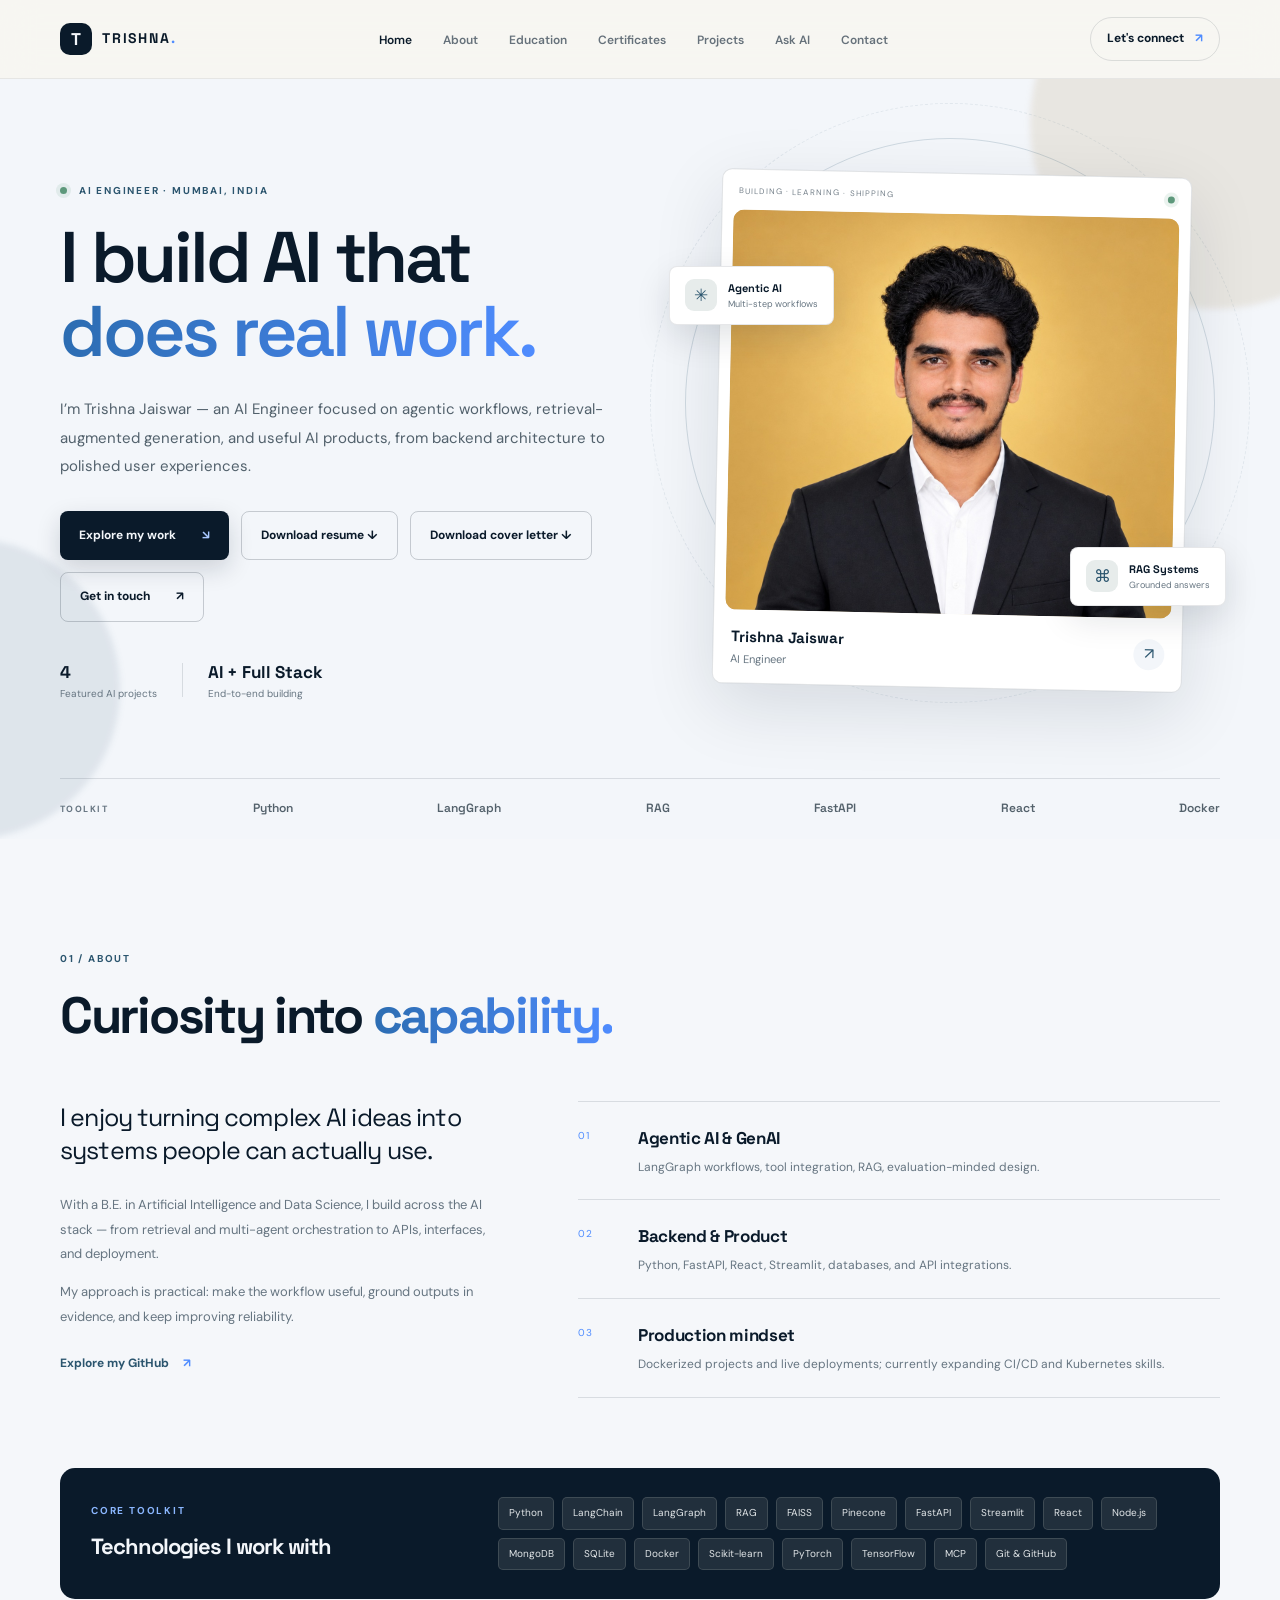
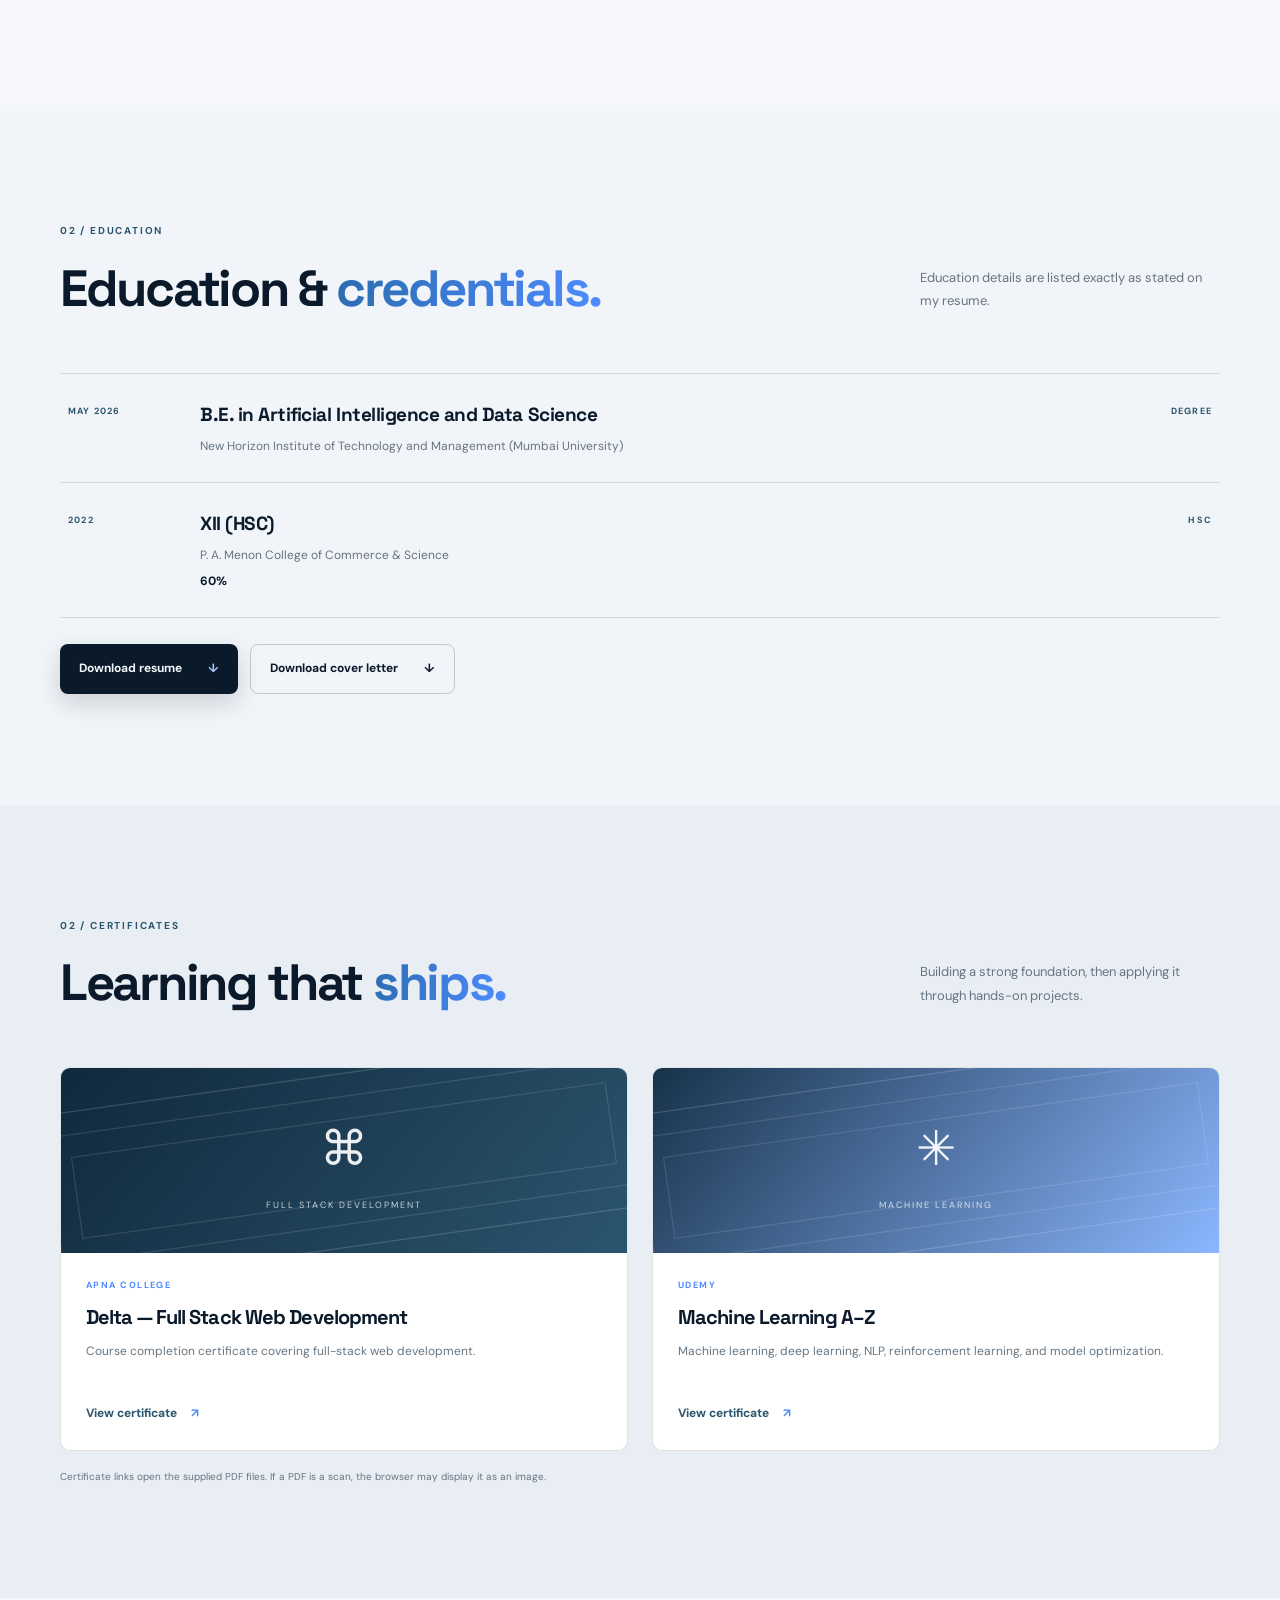
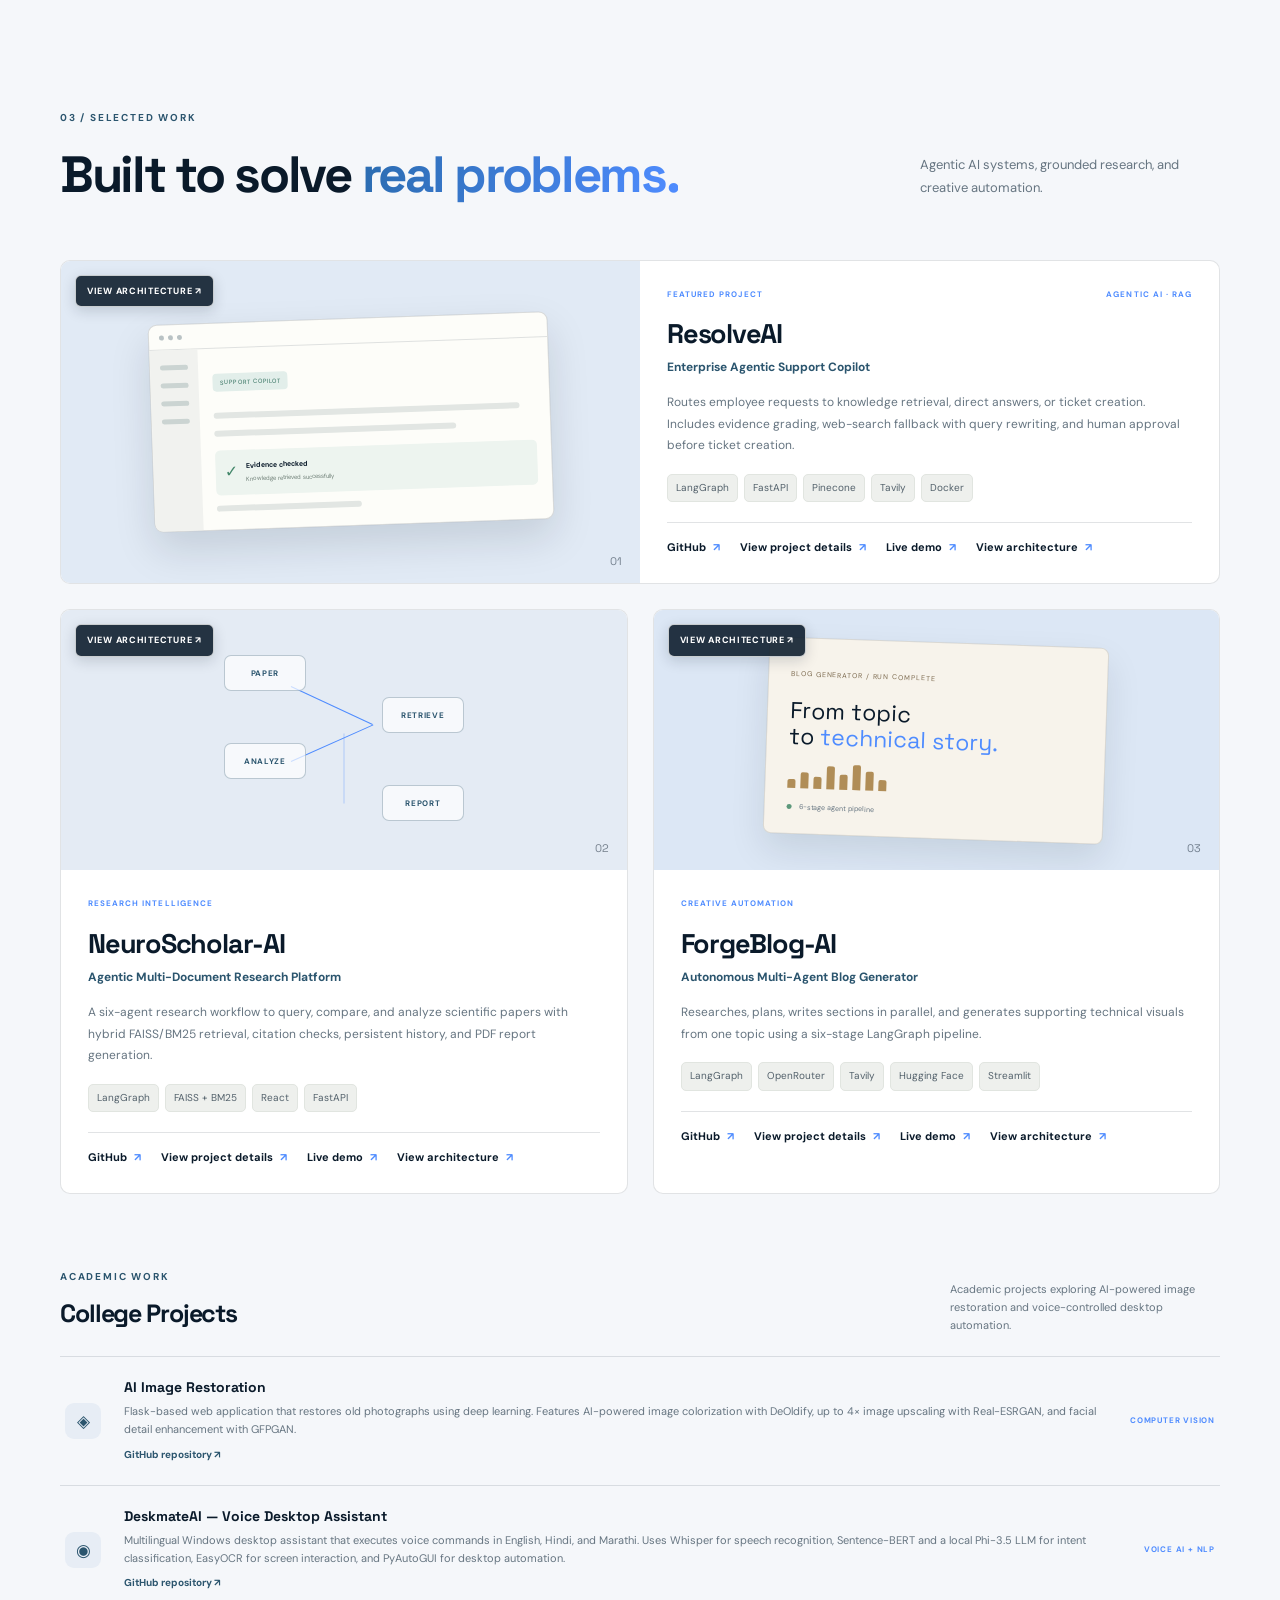
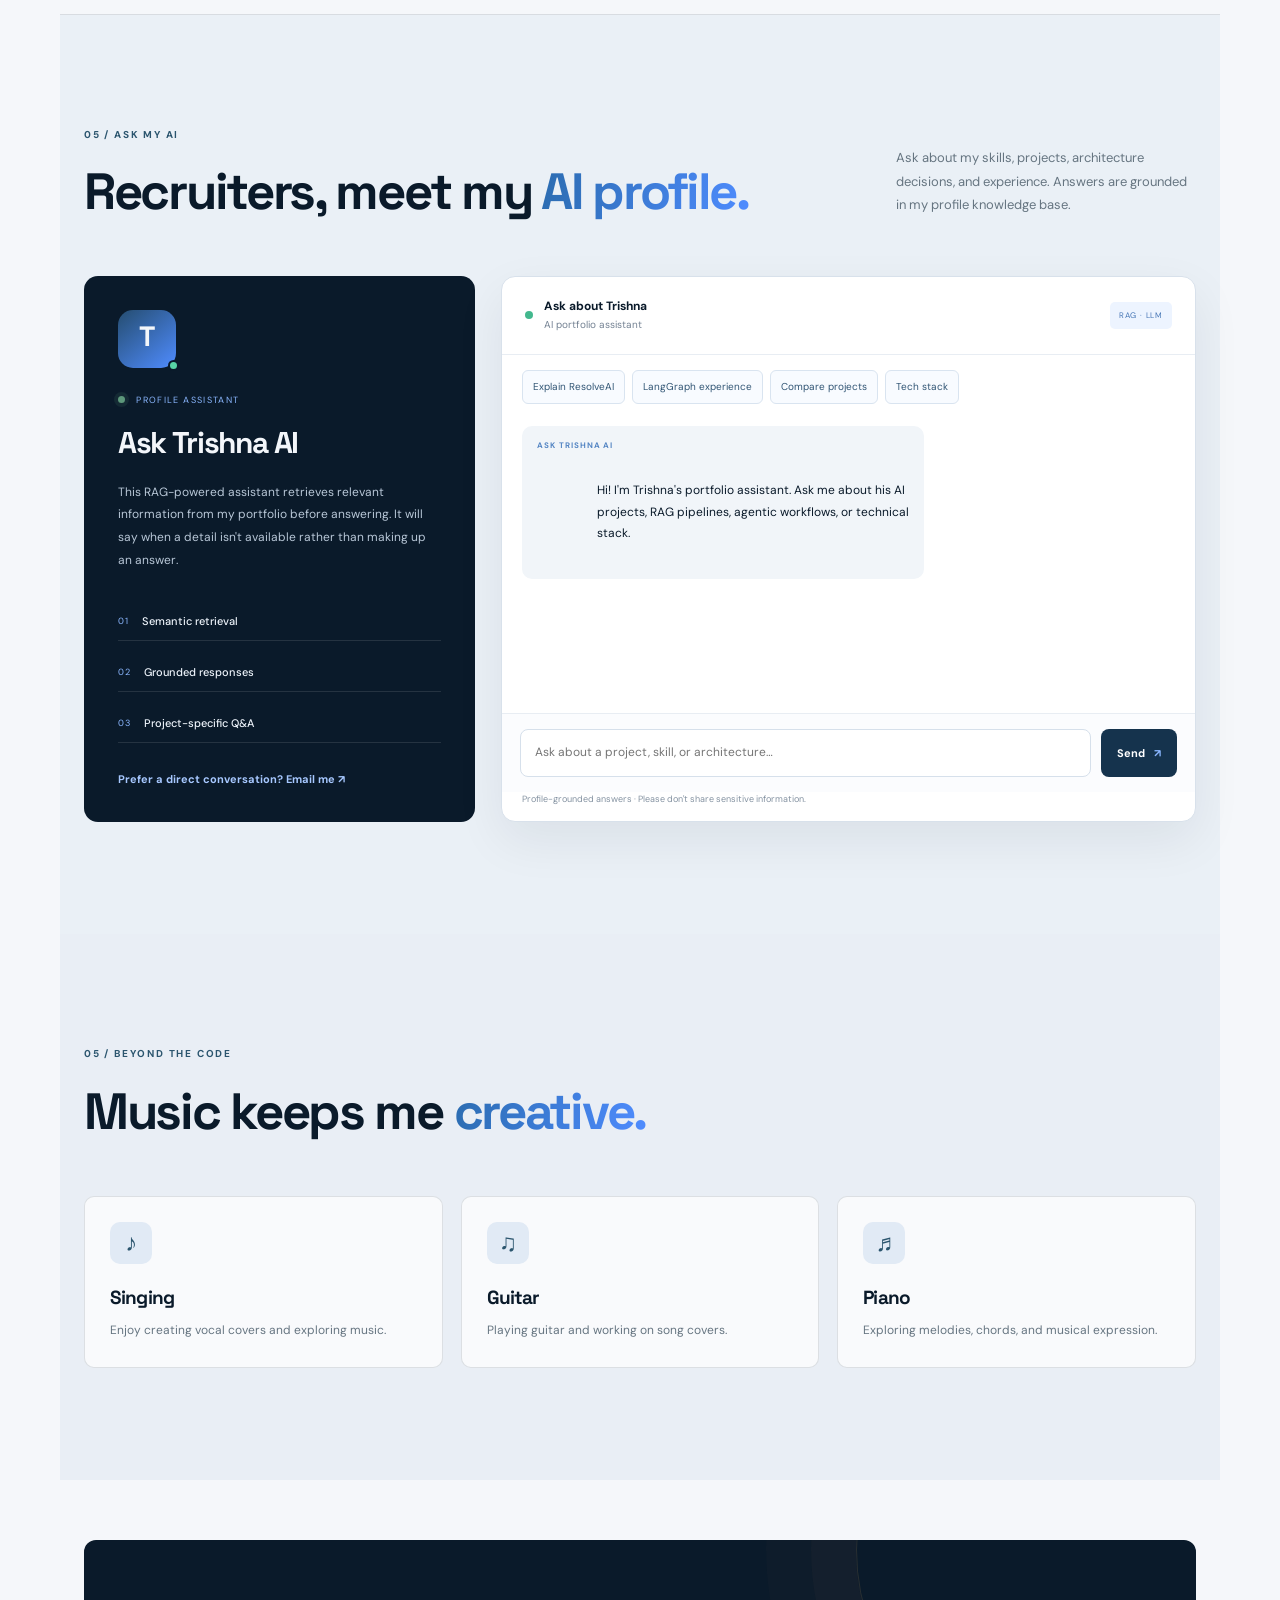
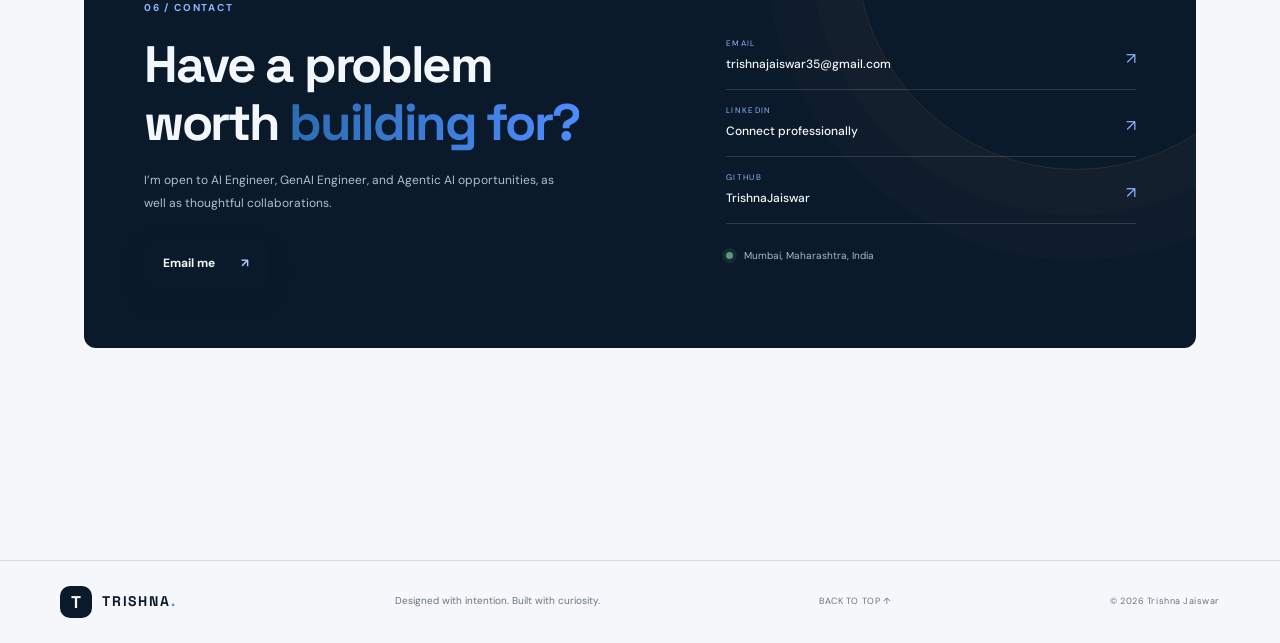
==== index.html @ 9fa9a1e8 "Add clean AI engineering portfolio" ====
<!doctype html>
<html lang="en">
  <head>
    <meta charset="UTF-8" />
    <meta name="viewport" content="width=device-width, initial-scale=1.0" />
    <meta
      name="description"
      content="Trishna Jaiswar — AI Engineer building agentic AI, RAG systems, and full-stack applications."
    />
    <title>Trishna Jaiswar | AI Engineer</title>
    <link rel="preconnect" href="https://fonts.googleapis.com" />
    <link rel="preconnect" href="https://fonts.gstatic.com" crossorigin />
    <link
      href="https://fonts.googleapis.com/css2?family=DM+Sans:wght@400;500;600;700&family=Space+Grotesk:wght@400;500;600;700&display=swap"
      rel="stylesheet"
    />
    <link rel="stylesheet" href="style.css" />
  </head>
  <body>
    <header class="site-header">
      <nav class="nav container" aria-label="Main navigation">
        <a class="brand" href="#home" aria-label="Trishna Jaiswar home"
          ><span class="brand-mark">T</span
          ><span>TRISHNA<span class="brand-dot">.</span></span></a
        >
        <button
          class="menu-toggle"
          id="menuToggle"
          aria-label="Toggle navigation"
          aria-expanded="false"
        >
          <span></span><span></span><span></span>
        </button>
        <ul class="nav-links" id="navLinks">
          <li><a class="nav-link active" href="#home">Home</a></li>
          <li><a class="nav-link" href="#about">About</a></li>
          <li><a class="nav-link" href="#education">Education</a></li>
          <li><a class="nav-link" href="#certificates">Certificates</a></li>
          <li><a class="nav-link" href="#projects">Projects</a></li>
          <li><a class="nav-link" href="#ask-trishna">Ask AI</a></li>
          <li><a class="nav-link" href="#contact">Contact</a></li>
        </ul>
        <a class="nav-cta" href="#contact">Let's connect <span>↗</span></a>
      </nav>
    </header>

    <main>
      <section class="hero section" id="home">
        <div class="hero-glow glow-one"></div>
        <div class="hero-glow glow-two"></div>
        <div class="container hero-grid">
          <div class="hero-copy reveal">
            <p class="eyebrow">
              <span class="status-dot"></span> AI ENGINEER · MUMBAI, INDIA
            </p>
            <h1>
              I build AI that<br /><span class="gradient-text"
                >does real work.</span
              >
            </h1>
            <p class="hero-description">
              I’m Trishna Jaiswar — an AI Engineer focused on agentic workflows,
              retrieval-augmented generation, and useful AI products, from
              backend architecture to polished user experiences.
            </p>
            <div class="hero-actions">
              <a class="button button-primary" href="#projects"
                >Explore my work <span>↘</span></a
              >
              <a
                class="button button-ghost"
                href="assets/Trishna-Jaiswar-Resume.pdf"
                download
                >Download resume ↓</a
              >
              <a
                class="button button-ghost"
                href="assets/Trishna-Jaiswar-Cover-Letter.pdf"
                download
                >Download cover letter ↓</a
              >
              <a class="button button-ghost" href="#contact"
                >Get in touch <span>↗</span></a
              >
            </div>
            <div class="hero-proof">
              <div><strong>4</strong><span>Featured AI projects</span></div>
              <i></i>
              <div>
                <strong>AI + Full Stack</strong><span>End-to-end building</span>
              </div>
            </div>
          </div>
          <div class="hero-visual reveal">
            <div class="portrait-frame">
              <div class="portrait-topline">
                <span>BUILDING · LEARNING · SHIPPING</span
                ><span class="live-dot"></span>
              </div>
              <img
                src="assets/profile.jpg"
                alt="Professional portrait of Trishna Jaiswar"
                class="portrait"
              />
              <div class="portrait-caption">
                <div>
                  <strong>Trishna Jaiswar</strong><span>AI Engineer</span>
                </div>
                <span class="portrait-arrow">↗</span>
              </div>
            </div>
            <div class="floating-card card-agent">
              <span class="float-icon">✳</span>
              <div>
                <strong>Agentic AI</strong><small>Multi-step workflows</small>
              </div>
            </div>
            <div class="floating-card card-rag">
              <span class="float-icon">⌘</span>
              <div>
                <strong>RAG Systems</strong><small>Grounded answers</small>
              </div>
            </div>
            <div class="orbit orbit-one"></div>
            <div class="orbit orbit-two"></div>
          </div>
        </div>
        <div class="container tech-strip">
          <span>TOOLKIT</span>
          <div>Python</div>
          <div>LangGraph</div>
          <div>RAG</div>
          <div>FastAPI</div>
          <div>React</div>
          <div>Docker</div>
        </div>
      </section>

      <section class="section about-section" id="about">
        <div class="container">
          <div class="section-heading reveal">
            <p class="eyebrow">01 / ABOUT</p>
            <h2>
              Curiosity into <span class="gradient-text">capability.</span>
            </h2>
          </div>
          <div class="about-grid">
            <div class="about-intro reveal">
              <p class="large-copy">
                I enjoy turning complex AI ideas into systems people can
                actually use.
              </p>
              <p>
                With a B.E. in Artificial Intelligence and Data Science, I build
                across the AI stack — from retrieval and multi-agent
                orchestration to APIs, interfaces, and deployment.
              </p>
              <p>
                My approach is practical: make the workflow useful, ground
                outputs in evidence, and keep improving reliability.
              </p>
              <a
                class="text-link"
                href="https://github.com/TrishnaJaiswar"
                target="_blank"
                rel="noreferrer"
                >Explore my GitHub <span>↗</span></a
              >
            </div>
            <div class="about-details reveal">
              <div class="detail-card">
                <span class="detail-number">01</span>
                <div>
                  <h3>Agentic AI & GenAI</h3>
                  <p>
                    LangGraph workflows, tool integration, RAG,
                    evaluation-minded design.
                  </p>
                </div>
              </div>
              <div class="detail-card">
                <span class="detail-number">02</span>
                <div>
                  <h3>Backend & Product</h3>
                  <p>
                    Python, FastAPI, React, Streamlit, databases, and API
                    integrations.
                  </p>
                </div>
              </div>
              <div class="detail-card">
                <span class="detail-number">03</span>
                <div>
                  <h3>Production mindset</h3>
                  <p>
                    Dockerized projects and live deployments; currently
                    expanding CI/CD and Kubernetes skills.
                  </p>
                </div>
              </div>
            </div>
          </div>
          <div class="skills-panel reveal">
            <div>
              <p class="eyebrow">CORE TOOLKIT</p>
              <h3>Technologies I work with</h3>
            </div>
            <div class="skill-tags">
              <span>Python</span><span>LangChain</span><span>LangGraph</span
              ><span>RAG</span><span>FAISS</span><span>Pinecone</span
              ><span>FastAPI</span><span>Streamlit</span><span>React</span
              ><span>Node.js</span><span>MongoDB</span><span>SQLite</span
              ><span>Docker</span><span>Scikit-learn</span><span>PyTorch</span
              ><span>TensorFlow</span><span>MCP</span><span>Git & GitHub</span>
            </div>
          </div>
        </div>
      </section>

      <section class="section education-section" id="education">
        <div class="container">
          <div class="section-heading split-heading reveal">
            <div>
              <p class="eyebrow">02 / EDUCATION</p>
              <h2>
                Education & <span class="gradient-text">credentials.</span>
              </h2>
            </div>
            <p class="heading-note">
              Education details are listed exactly as stated on my resume.
            </p>
          </div>
          <div class="education-list reveal">
            <article class="education-item">
              <span class="education-year">MAY 2026</span>
              <div>
                <h3>B.E. in Artificial Intelligence and Data Science</h3>
                <p>
                  New Horizon Institute of Technology and Management (Mumbai
                  University)
                </p>
              </div>
              <span class="education-type">DEGREE</span>
            </article>
            <article class="education-item">
              <span class="education-year">2022</span>
              <div>
                <h3>XII (HSC)</h3>
                <p>P. A. Menon College of Commerce & Science</p>
                <p class="education-score">60%</p>
              </div>
              <span class="education-type">HSC</span>
            </article>
          </div>
          <div class="resume-downloads reveal">
            <a
              class="button button-primary"
              href="assets/Trishna-Jaiswar-Resume.pdf"
              download
              >Download resume <span>↓</span></a
            ><a
              class="button button-ghost"
              href="assets/Trishna-Jaiswar-Cover-Letter.pdf"
              download
              >Download cover letter <span>↓</span></a
            >
          </div>
        </div>
      </section>

      <section class="section certificates-section" id="certificates">
        <div class="container">
          <div class="section-heading split-heading reveal">
            <div>
              <p class="eyebrow">02 / CERTIFICATES</p>
              <h2>Learning that <span class="gradient-text">ships.</span></h2>
            </div>
            <p class="heading-note">
              Building a strong foundation, then applying it through hands-on
              projects.
            </p>
          </div>
          <div class="certificate-grid">
            <article class="certificate-card reveal">
              <div class="certificate-art art-blue">
                <span class="certificate-symbol">⌘</span
                ><span class="art-label">FULL STACK DEVELOPMENT</span>
                <div class="art-lines"></div>
              </div>
              <div class="certificate-content">
                <p class="card-kicker">APNA COLLEGE</p>
                <h3>Delta — Full Stack Web Development</h3>
                <p>
                  Course completion certificate covering full-stack web
                  development.
                </p>
                <a
                  class="text-link"
                  href="assets/full-stack-web-development.pdf"
                  target="_blank"
                  >View certificate <span>↗</span></a
                >
              </div>
            </article>
            <article class="certificate-card reveal">
              <div class="certificate-art art-gold">
                <span class="certificate-symbol">✳</span
                ><span class="art-label">MACHINE LEARNING</span>
                <div class="art-lines"></div>
              </div>
              <div class="certificate-content">
                <p class="card-kicker">UDEMY</p>
                <h3>Machine Learning A–Z</h3>
                <p>
                  Machine learning, deep learning, NLP, reinforcement learning,
                  and model optimization.
                </p>
                <a
                  class="text-link"
                  href="assets/machine-learning-a-z.pdf"
                  target="_blank"
                  >View certificate <span>↗</span></a
                >
              </div>
            </article>
          </div>
          <p class="small-note">
            Certificate links open the supplied PDF files. If a PDF is a scan,
            the browser may display it as an image.
          </p>
        </div>
      </section>

      <section class="section projects-section" id="projects">
        <div class="container">
          <div class="section-heading split-heading reveal">
            <div>
              <p class="eyebrow">03 / SELECTED WORK</p>
              <h2>
                Built to solve <span class="gradient-text">real problems.</span>
              </h2>
            </div>
            <p class="heading-note">
              Agentic AI systems, grounded research, and creative automation.
            </p>
          </div>
          <div class="projects-grid">
            <article class="project-card project-featured reveal">
              <div class="project-art art-resolve">
                <a
                  class="architecture-preview"
                  href="assets/resolveai-architecture.png"
                  target="_blank"
                  rel="noreferrer"
                  aria-label="View ResolveAI architecture diagram"
                  >VIEW ARCHITECTURE ↗</a
                >
                <div class="mini-window">
                  <div class="window-dots"><i></i><i></i><i></i></div>
                  <div class="mini-layout">
                    <div class="mini-sidebar"><b></b><b></b><b></b><b></b></div>
                    <div class="mini-content">
                      <span class="mini-pill">SUPPORT COPILOT</span>
                      <div class="mini-line wide"></div>
                      <div class="mini-line"></div>
                      <div class="mini-answer">
                        <span>✓</span>
                        <div>
                          <b>Evidence checked</b
                          ><small>Knowledge retrieved successfully</small>
                        </div>
                      </div>
                      <div class="mini-line short"></div>
                    </div>
                  </div>
                </div>
                <span class="project-index">01</span>
              </div>
              <div class="project-body">
                <div class="project-meta">
                  <span>FEATURED PROJECT</span><span>AGENTIC AI · RAG</span>
                </div>
                <h3>ResolveAI</h3>
                <p>Enterprise Agentic Support Copilot</p>
                <p class="project-description">
                  Routes employee requests to knowledge retrieval, direct
                  answers, or ticket creation. Includes evidence grading,
                  web-search fallback with query rewriting, and human approval
                  before ticket creation.
                </p>
                <div class="project-tags">
                  <span>LangGraph</span><span>FastAPI</span><span>Pinecone</span
                  ><span>Tavily</span><span>Docker</span>
                </div>
                <div class="project-links">
                  <a
                    href="https://github.com/TrishnaJaiswar/resolveai-enterprise-support-copilot-"
                    target="_blank"
                    rel="noreferrer"
                    >GitHub <span>↗</span></a
                  ><a href="resolveai.html"
                    >View project details <span>↗</span></a
                  ><a
                    href="https://resolveai-enterprise-support-copilot.trishnajaiswar35.workers.dev"
                    target="_blank"
                    rel="noreferrer"
                    >Live demo <span>↗</span></a
                  ><a
                    href="assets/resolveai-architecture.png"
                    target="_blank"
                    rel="noreferrer"
                    >View architecture <span>↗</span></a
                  >
                </div>
              </div>
            </article>
            <article class="project-card reveal">
              <div class="project-art art-neuro">
                <a
                  class="architecture-preview"
                  href="assets/neuroscholar-architecture.png"
                  target="_blank"
                  rel="noreferrer"
                  aria-label="View NeuroScholar AI architecture diagram"
                  >VIEW ARCHITECTURE ↗</a
                >
                <div class="neuro-graphic">
                  <span class="node n1">PAPER</span
                  ><span class="node n2">RETRIEVE</span
                  ><span class="node n3">ANALYZE</span
                  ><span class="node n4">REPORT</span
                  ><i class="connector c1"></i><i class="connector c2"></i
                  ><i class="connector c3"></i>
                </div>
                <span class="project-index">02</span>
              </div>
              <div class="project-body">
                <div class="project-meta">
                  <span>RESEARCH INTELLIGENCE</span>
                </div>
                <h3>NeuroScholar-AI</h3>
                <p>Agentic Multi-Document Research Platform</p>
                <p class="project-description">
                  A six-agent research workflow to query, compare, and analyze
                  scientific papers with hybrid FAISS/BM25 retrieval, citation
                  checks, persistent history, and PDF report generation.
                </p>
                <div class="project-tags">
                  <span>LangGraph</span><span>FAISS + BM25</span
                  ><span>React</span><span>FastAPI</span>
                </div>
                <div class="project-links">
                  <a
                    href="https://github.com/TrishnaJaiswar/NeuroScholar-AI"
                    target="_blank"
                    rel="noreferrer"
                    >GitHub <span>↗</span></a
                  ><a href="neuroscholar.html"
                    >View project details <span>↗</span></a
                  ><a
                    href="https://scholarly.trishnajaiswar35.workers.dev/"
                    target="_blank"
                    rel="noreferrer"
                    >Live demo <span>↗</span></a
                  ><a
                    href="assets/neuroscholar-architecture.png"
                    target="_blank"
                    rel="noreferrer"
                    >View architecture <span>↗</span></a
                  >
                </div>
              </div>
            </article>
            <article class="project-card reveal">
              <div class="project-art art-forge">
                <a
                  class="architecture-preview"
                  href="assets/forgeblog-architecture.png"
                  target="_blank"
                  rel="noreferrer"
                  aria-label="View ForgeBlog AI architecture diagram"
                  >VIEW ARCHITECTURE ↗</a
                >
                <div class="forge-window">
                  <span class="forge-label">BLOG GENERATOR / RUN COMPLETE</span>
                  <div class="forge-title">
                    From topic<br />to <em>technical story.</em>
                  </div>
                  <div class="forge-bars">
                    <i></i><i></i><i></i><i></i><i></i><i></i><i></i><i></i>
                  </div>
                  <div class="forge-status">
                    <span></span> 6-stage agent pipeline
                  </div>
                </div>
                <span class="project-index">03</span>
              </div>
              <div class="project-body">
                <div class="project-meta"><span>CREATIVE AUTOMATION</span></div>
                <h3>ForgeBlog-AI</h3>
                <p>Autonomous Multi-Agent Blog Generator</p>
                <p class="project-description">
                  Researches, plans, writes sections in parallel, and generates
                  supporting technical visuals from one topic using a six-stage
                  LangGraph pipeline.
                </p>
                <div class="project-tags">
                  <span>LangGraph</span><span>OpenRouter</span
                  ><span>Tavily</span><span>Hugging Face</span
                  ><span>Streamlit</span>
                </div>
                <div class="project-links">
                  <a
                    href="https://github.com/TrishnaJaiswar/ForgeBlog-AI"
                    target="_blank"
                    rel="noreferrer"
                    >GitHub <span>↗</span></a
                  ><a href="forgeblog.html"
                    >View project details <span>↗</span></a
                  ><a
                    href="https://forgeblog-ai.onrender.com"
                    target="_blank"
                    rel="noreferrer"
                    >Live demo <span>↗</span></a
                  ><a
                    href="assets/forgeblog-architecture.png"
                    target="_blank"
                    rel="noreferrer"
                    >View architecture <span>↗</span></a
                  >
                </div>
              </div>
            </article>
          </div>
          <div class="other-projects reveal">
            <div class="other-heading">
              <div>
                <p class="eyebrow">ACADEMIC WORK</p>
                <h3>College Projects</h3>
              </div>
              <p>
                Academic projects exploring AI-powered image restoration and
                voice-controlled desktop automation.
              </p>
            </div>

            <div class="other-grid">
  <article class="other-item">
    <span class="other-icon">◈</span>
    <div>
      <h4>AI Image Restoration</h4>
      <p>
        Flask-based web application that restores old photographs using deep learning. Features AI-powered image colorization with DeOldify, up to 4× image upscaling with Real-ESRGAN, and facial detail enhancement with GFPGAN.
      </p>
      <a
        class="text-link"
        href="https://github.com/TrishnaJaiswar/College-Projects/tree/main/Image-Restoration/image-restoration-new"
        target="_blank"
        rel="noreferrer"
      >GitHub repository ↗</a>
    </div>
    <span class="other-status">COMPUTER VISION</span>
  </article>

  <article class="other-item">
    <span class="other-icon">◉</span>
    <div>
      <h4>DeskmateAI — Voice Desktop Assistant</h4>
      <p>
        Multilingual Windows desktop assistant that executes voice commands in English, Hindi, and Marathi. Uses Whisper for speech recognition, Sentence-BERT and a local Phi-3.5 LLM for intent classification, EasyOCR for screen interaction, and PyAutoGUI for desktop automation.
      </p>
      <a
        class="text-link"
        href="https://github.com/TrishnaJaiswar/College-Projects/tree/main/Deskmate-AI/DeskmateAI"
        target="_blank"
        rel="noreferrer"
      >GitHub repository ↗</a>
    </div>
    <span class="other-status">VOICE AI + NLP</span>
  </article>
</div>

      <section class="section recruiter-chat-section" id="ask-trishna">
        <div class="container">
          <div class="section-heading split-heading reveal">
            <div>
              <p class="eyebrow">05 / ASK MY AI</p>
              <h2>
                Recruiters, meet my
                <span class="gradient-text">AI profile.</span>
              </h2>
            </div>
            <p class="heading-note">
              Ask about my skills, projects, architecture decisions, and
              experience. Answers are grounded in my profile knowledge base.
            </p>
          </div>
          <div class="portfolio-chat-layout reveal">
            <aside class="chat-intro-panel">
              <div class="chat-avatar">
                T<span class="chat-online-dot"></span>
              </div>
              <p class="chat-status">
                <span class="status-dot"></span> PROFILE ASSISTANT
              </p>
              <h3>Ask Trishna AI</h3>
              <p>
                This RAG-powered assistant retrieves relevant information from
                my portfolio before answering. It will say when a detail isn't
                available rather than making up an answer.
              </p>
              <div class="chat-capabilities">
                <span>01 <b>Semantic retrieval</b></span
                ><span>02 <b>Grounded responses</b></span
                ><span>03 <b>Project-specific Q&amp;A</b></span>
              </div>
              <a class="text-link" href="mailto:trishnajaiswar35@gmail.com"
                >Prefer a direct conversation? Email me ↗</a
              >
            </aside>
            <div class="portfolio-chat-widget">
              <div class="portfolio-chat-header">
                <div>
                  <span class="chat-header-dot"></span
                  ><strong>Ask about Trishna</strong
                  ><small>AI portfolio assistant</small>
                </div>
                <span class="chat-powered">RAG · LLM</span>
              </div>
              <div
                class="portfolio-chat-prompts"
                aria-label="Suggested questions"
              >
                <button
                  type="button"
                  data-portfolio-question="Explain ResolveAI's RAG architecture."
                >
                  Explain ResolveAI
                </button>
                <button
                  type="button"
                  data-portfolio-question="What is Trishna's experience with LangGraph and agentic AI?"
                >
                  LangGraph experience
                </button>
                <button
                  type="button"
                  data-portfolio-question="Compare Trishna's main AI projects."
                >
                  Compare projects
                </button>
                <button
                  type="button"
                  data-portfolio-question="What technologies does Trishna use?"
                >
                  Tech stack
                </button>
              </div>
              <div
                class="portfolio-chat-messages"
                id="portfolioChatMessages"
                role="log"
                aria-live="polite"
                aria-label="Chat conversation"
              >
                <div class="portfolio-chat-message assistant">
                  <span class="chat-message-role">ASK TRISHNA AI</span>
                  <p>
                    Hi! I'm Trishna's portfolio assistant. Ask me about his AI
                    projects, RAG pipelines, agentic workflows, or technical
                    stack.
                  </p>
                </div>
              </div>
              <form class="portfolio-chat-form" id="portfolioChatForm">
                <label class="sr-only" for="portfolioChatInput"
                  >Ask a question about Trishna</label
                >
                <input
                  id="portfolioChatInput"
                  name="question"
                  type="text"
                  maxlength="1000"
                  placeholder="Ask about a project, skill, or architecture…"
                  autocomplete="off"
                  required
                />
                <button
                  id="portfolioChatSend"
                  type="submit"
                  aria-label="Send question"
                >
                  Send <span>↗</span>
                </button>
              </form>
              <p class="portfolio-chat-footnote" id="portfolioChatStatus">
                Profile-grounded answers · Please don't share sensitive
                information.
              </p>
            </div>
          </div>
        </div>
      </section>

      <section class="section hobbies-section" id="hobbies">
        <div class="container">
          <div class="section-heading reveal">
            <p class="eyebrow">05 / BEYOND THE CODE</p>
            <h2>Music keeps me <span class="gradient-text">creative.</span></h2>
          </div>
          <div class="hobby-grid reveal">
            <article class="hobby-card">
              <span>♪</span>
              <h3>Singing</h3>
              <p>Enjoy creating vocal covers and exploring music.</p>
            </article>
            <article class="hobby-card">
              <span>♫</span>
              <h3>Guitar</h3>
              <p>Playing guitar and working on song covers.</p>
            </article>
            <article class="hobby-card">
              <span>♬</span>
              <h3>Piano</h3>
              <p>Exploring melodies, chords, and musical expression.</p>
            </article>
          </div>
        </div>
      </section>

      <section class="contact-section section" id="contact">
        <div class="container contact-panel reveal">
          <div class="contact-orb"></div>
          <div class="contact-copy">
            <p class="eyebrow">06 / CONTACT</p>
            <h2>
              Have a problem<br />worth
              <span class="gradient-text">building for?</span>
            </h2>
            <p>
              I’m open to AI Engineer, GenAI Engineer, and Agentic AI
              opportunities, as well as thoughtful collaborations.
            </p>
            <a
              class="button button-primary"
              href="mailto:trishnajaiswar35@gmail.com"
              >Email me <span>↗</span></a
            >
          </div>
          <div class="contact-details">
            <a href="mailto:trishnajaiswar35@gmail.com"
              ><span class="contact-label">EMAIL</span
              ><strong>trishnajaiswar35@gmail.com</strong
              ><span class="contact-arrow">↗</span></a
            ><a
              href="https://www.linkedin.com/in/trishna-jaiswar-a6a230322/"
              target="_blank"
              rel="noreferrer"
              ><span class="contact-label">LINKEDIN</span
              ><strong>Connect professionally</strong
              ><span class="contact-arrow">↗</span></a
            ><a
              href="https://github.com/TrishnaJaiswar"
              target="_blank"
              rel="noreferrer"
              ><span class="contact-label">GITHUB</span
              ><strong>TrishnaJaiswar</strong
              ><span class="contact-arrow">↗</span></a
            >
            <div class="contact-location">
              <span class="status-dot"></span> Mumbai, Maharashtra, India
            </div>
          </div>
        </div>
      </section>
    </main>

    <footer class="footer">
      <div class="container footer-inner">
        <a class="brand" href="#home"
          ><span class="brand-mark">T</span
          ><span>TRISHNA<span class="brand-dot">.</span></span></a
        >
        <p>Designed with intention. Built with curiosity.</p>
        <a href="#home" class="back-top">BACK TO TOP ↑</a
        ><span class="copyright"
          >© <span id="year"></span> Trishna Jaiswar</span
        >
      </div>
    </footer>
    <script>
      window.TRISHNA_CHAT_API_URL = "http://127.0.0.1:8000";
    </script>
    <script src="script.js"></script>
  </body>
</html>
---- style.css ----
/* Trishna Jaiswar portfolio — palette based on the supplied reference:
   #0A1A2A, #17324A, #2B556E, #4F8CFF, #F3F6FA */
:root{--ink:#0A1A2A;--navy:#17324A;--blue:#2B556E;--gold:#4F8CFF;--cream:#F3F6FA;--paper:#F5F7FA;--white:#FFFFFF;--muted:#667581;--line:rgba(10,26,42,.12);--serif:'Space Grotesk',sans-serif;--sans:'DM Sans',sans-serif;--radius:12px;--shadow:0 22px 70px rgba(10,26,42,.12)}
*{box-sizing:border-box}html{scroll-behavior:smooth;scroll-padding-top:90px}body{margin:0;background:var(--paper);color:var(--ink);font-family:var(--sans);line-height:1.65;-webkit-font-smoothing:antialiased}a{color:inherit;text-decoration:none}button{font:inherit}.container{width:min(1160px,calc(100% - 48px));margin-inline:auto}.section{padding:112px 0}.site-header{position:sticky;top:0;z-index:50;background:rgba(248,246,241,.88);backdrop-filter:blur(18px);border-bottom:1px solid rgba(10,26,42,.07)}.nav{height:78px;display:flex;align-items:center;justify-content:space-between;gap:28px}.brand{display:inline-flex;align-items:center;gap:10px;font-family:var(--serif);font-size:14px;font-weight:700;letter-spacing:.13em}.brand-mark{display:grid;place-items:center;width:32px;height:32px;border-radius:10px;background:var(--ink);color:var(--cream);font-size:17px;letter-spacing:0}.brand-dot{color:var(--gold)}.nav-links{display:flex;align-items:center;gap:31px;list-style:none;margin:0;padding:0}.nav-link{font-size:12px;font-weight:600;color:#66717b;transition:color .2s}.nav-link:hover,.nav-link.active{color:var(--ink)}.nav-cta{font-size:12px;font-weight:700;border:1px solid var(--line);border-radius:99px;padding:11px 16px}.nav-cta span{color:var(--gold);margin-left:8px}.menu-toggle{display:none;background:none;border:0;padding:8px}.menu-toggle span{display:block;width:23px;height:2px;background:var(--ink);margin:5px}.hero{position:relative;overflow:hidden;padding:94px 0 0;background:var(--cream)}.hero-grid{position:relative;z-index:1;display:grid;grid-template-columns:1.03fr .97fr;align-items:center;gap:55px;min-height:520px}.eyebrow{margin:0 0 20px;font-size:10px;font-weight:700;letter-spacing:.18em;color:var(--blue)}.status-dot,.live-dot{display:inline-block;width:7px;height:7px;background:#5d987b;border-radius:50%;margin-right:8px;box-shadow:0 0 0 4px rgba(93,152,123,.12)}h1,h2,h3,h4,p{margin-top:0}h1,h2,h3{font-family:var(--serif);letter-spacing:-.045em}h1{font-size:clamp(46px,5.6vw,76px);line-height:1.04;margin:0 0 26px;font-weight:600}.gradient-text{background:linear-gradient(100deg,#2B6CB0,#4F8CFF);-webkit-background-clip:text;background-clip:text;color:transparent}.hero-description{max-width:550px;color:#52616c;font-size:15px;line-height:1.9}.hero-actions{display:flex;gap:12px;flex-wrap:wrap;margin:30px 0 36px}.button{display:inline-flex;align-items:center;justify-content:center;gap:26px;padding:14px 19px;border-radius:8px;font-size:12px;font-weight:700;transition:transform .2s,box-shadow .2s}.button:hover{transform:translateY(-3px)}.button-primary{background:var(--ink);color:var(--cream);box-shadow:0 9px 24px rgba(10,26,42,.16)}.button-primary span{color:#A9C8FF}.button-ghost{border:1px solid rgba(10,26,42,.2);color:var(--ink)}.hero-proof{display:flex;align-items:center;gap:25px}.hero-proof div{display:flex;flex-direction:column}.hero-proof strong{font-family:var(--serif);font-size:17px}.hero-proof span{font-size:10px;color:var(--muted)}.hero-proof i{height:34px;width:1px;background:var(--line)}.hero-visual{position:relative;max-width:470px;width:100%;margin:0 auto 25px}.portrait-frame{position:relative;z-index:2;background:var(--white);border:1px solid rgba(10,26,42,.12);border-radius:10px;padding:11px;box-shadow:var(--shadow);transform:rotate(1.2deg)}.portrait-topline{display:flex;align-items:center;justify-content:space-between;font-size:8px;letter-spacing:.14em;color:#75808a;padding:4px 5px 12px}.portrait-topline .live-dot{margin:0}.portrait{width:100%;height:400px;object-fit:cover;object-position:center 24%;display:block;border-radius:11px;background:#d4c5a5}.portrait-caption{display:flex;justify-content:space-between;align-items:center;padding:15px 6px 4px}.portrait-caption div{display:flex;flex-direction:column}.portrait-caption strong{font-family:var(--serif);font-size:15px}.portrait-caption span:not(.portrait-arrow){font-size:11px;color:var(--muted)}.portrait-arrow{width:31px;height:31px;display:grid;place-items:center;border-radius:50%;background:var(--cream);color:var(--blue)}.floating-card{position:absolute;z-index:3;display:flex;align-items:center;gap:11px;padding:12px 15px;background:var(--white);border:1px solid rgba(10,26,42,.1);border-radius:8px;box-shadow:0 12px 35px rgba(10,26,42,.12);animation:float 5s ease-in-out infinite}.floating-card strong,.floating-card small{display:block}.floating-card strong{font-family:var(--serif);font-size:11px}.floating-card small{font-size:9px;color:var(--muted)}.float-icon{display:grid;place-items:center;width:32px;height:32px;background:#e7eceb;color:var(--blue);border-radius:9px;font-size:17px}.card-agent{top:18%;left:-48px}.card-rag{bottom:16%;right:-39px;animation-delay:-2s}.orbit{position:absolute;border:1px solid rgba(43,85,110,.18);border-radius:50%;z-index:0}.orbit-one{width:530px;height:530px;top:-35px;left:-32px}.orbit-two{width:600px;height:600px;top:-70px;left:-67px;border-style:dashed;opacity:.5}.hero-glow{position:absolute;border-radius:50%;filter:blur(3px);pointer-events:none}.glow-one{width:370px;height:370px;right:-120px;top:-140px;background:rgba(176,141,87,.15)}.glow-two{width:300px;height:300px;left:-180px;bottom:0;background:rgba(43,85,110,.1)}.tech-strip{position:relative;z-index:2;margin-top:65px;padding:20px 0;border-top:1px solid rgba(10,26,42,.12);display:flex;align-items:center;justify-content:space-between;gap:20px;flex-wrap:wrap}.tech-strip>span{font-size:9px;letter-spacing:.16em;color:var(--muted);font-weight:700}.tech-strip div{font-family:var(--serif);font-weight:600;font-size:12px;color:#53616b}.section-heading{margin-bottom:55px}.section-heading h2{font-size:clamp(34px,4vw,51px);line-height:1.14;margin:0}.split-heading{display:flex;align-items:end;justify-content:space-between;gap:30px}.heading-note{max-width:300px;color:var(--muted);font-size:13px;margin:0 0 5px;line-height:1.8}.about-section{background:var(--paper)}.about-grid{display:grid;grid-template-columns:.8fr 1.2fr;gap:90px}.large-copy{font-family:var(--serif);font-size:25px;line-height:1.35;letter-spacing:-.035em}.about-intro>p:not(.large-copy){font-size:13px;color:var(--muted);line-height:1.9}.text-link{display:inline-flex;align-items:center;gap:14px;margin-top:12px;font-size:12px;font-weight:700;color:var(--blue)}.text-link span{color:var(--gold)}.about-details{border-top:1px solid var(--line)}.detail-card{display:grid;grid-template-columns:45px 1fr;gap:15px;padding:22px 0;border-bottom:1px solid var(--line)}.detail-number{font-size:10px;letter-spacing:.1em;color:var(--gold);padding-top:4px}.detail-card h3{font-size:17px;margin:0 0 6px;letter-spacing:-.02em}.detail-card p{font-size:12px;color:var(--muted);margin:0}.skills-panel{margin-top:70px;padding:29px 31px;border-radius:15px;background:var(--ink);color:var(--cream);display:grid;grid-template-columns:.7fr 1.3fr;gap:35px;align-items:center}.skills-panel .eyebrow{color:#8BB7FF;margin-bottom:8px}.skills-panel h3{font-size:22px;margin:0}.skill-tags{display:flex;flex-wrap:wrap;gap:8px}.skill-tags span,.project-tags span{font-size:10px;padding:7px 10px;border-radius:5px;background:rgba(242,237,227,.1);border:1px solid rgba(242,237,227,.14);color:#e2e6e8}.certificates-section{background:#E9EEF5}.certificate-grid{display:grid;grid-template-columns:repeat(2,minmax(0,1fr));gap:24px}.certificate-card{background:var(--white);border:1px solid var(--line);border-radius:10px;overflow:hidden;transition:transform .25s,box-shadow .25s}.certificate-card:hover,.project-card:hover{transform:translateY(-5px);box-shadow:var(--shadow)}.certificate-art{height:185px;position:relative;overflow:hidden;display:flex;align-items:center;justify-content:center;flex-direction:column;gap:10px}.art-blue{background:linear-gradient(130deg,#10283c,#2b556e)}.art-gold{background:linear-gradient(130deg,#17324A,#8BB7FF)}.certificate-symbol{font-family:var(--serif);font-size:48px;color:rgba(255,255,255,.92);position:relative;z-index:1}.art-label{font-size:9px;letter-spacing:.22em;color:rgba(255,255,255,.75);position:relative;z-index:1}.art-lines{position:absolute;inset:20px;border:1px solid rgba(255,255,255,.16);transform:rotate(-8deg) scale(1.2)}.art-lines:before,.art-lines:after{content:"";position:absolute;border:1px solid rgba(255,255,255,.12);inset:18px}.art-lines:after{inset:37px}.certificate-content{padding:25px}.card-kicker{font-size:9px;letter-spacing:.16em;color:var(--gold);font-weight:700;margin-bottom:8px}.certificate-content h3{font-size:20px;margin:0 0 8px}.certificate-content>p:not(.card-kicker){font-size:12px;color:var(--muted);min-height:38px}.small-note{font-size:10px;color:var(--muted);margin:18px 0 0}.projects-section{background:var(--paper)}.projects-grid{display:grid;grid-template-columns:repeat(2,minmax(0,1fr));gap:25px}.project-card{border:1px solid var(--line);border-radius:10px;overflow:hidden;background:var(--white);transition:transform .25s,box-shadow .25s}.project-featured{grid-column:1/-1;display:grid;grid-template-columns:1fr 1fr}.project-art{min-height:260px;position:relative;overflow:hidden;display:grid;place-items:center}.art-resolve{background:#E1EAF5}.art-neuro{background:#E4EBF4}.art-forge{background:#DCE7F5}.mini-window{width:78%;max-width:400px;background:#fdfdf9;border:1px solid rgba(10,26,42,.15);border-radius:9px;box-shadow:0 18px 40px rgba(10,26,42,.13);overflow:hidden;transform:rotate(-2deg)}.window-dots{height:25px;border-bottom:1px solid var(--line);display:flex;align-items:center;gap:4px;padding:0 10px}.window-dots i{width:5px;height:5px;border-radius:50%;background:#b9c2c4}.mini-layout{display:grid;grid-template-columns:48px 1fr;min-height:170px}.mini-sidebar{background:#f1f2ef;padding:15px 10px;display:flex;flex-direction:column;gap:13px}.mini-sidebar b{height:5px;border-radius:4px;background:#cbd4d2}.mini-content{padding:18px 14px}.mini-pill{font-size:6px;letter-spacing:.1em;background:#e2eeea;color:#2d6c5a;padding:5px 7px;border-radius:4px}.mini-line{height:6px;width:75%;background:#e2e6e3;border-radius:4px;margin-top:12px}.mini-line.wide{width:95%;margin-top:20px}.mini-line.short{width:45%;margin-top:10px}.mini-answer{display:flex;gap:8px;align-items:center;background:#edf4ef;border-radius:5px;padding:9px;margin-top:14px}.mini-answer>span{color:#43876a}.mini-answer b,.mini-answer small{display:block;font-size:7px}.mini-answer small{font-size:6px;color:#72827a;margin-top:3px}.project-index{position:absolute;right:18px;bottom:13px;font-family:var(--serif);font-size:11px;color:rgba(10,26,42,.5)}.project-body{padding:27px}.project-meta{display:flex;justify-content:space-between;gap:10px;font-size:8px;letter-spacing:.13em;font-weight:700;color:var(--gold);margin-bottom:11px}.project-body h3{font-size:27px;margin:0 0 2px}.project-body>p:nth-of-type(1){font-size:12px;color:var(--blue);font-weight:700;margin-bottom:14px}.project-description{font-size:12px;line-height:1.8;color:var(--muted);margin-bottom:17px}.project-tags{display:flex;gap:6px;flex-wrap:wrap;margin-bottom:20px}.project-tags span{background:#eef0ed;border-color:#e1e5e0;color:#53616b;padding:5px 8px}.project-links{display:flex;gap:20px;flex-wrap:wrap;border-top:1px solid var(--line);padding-top:15px}.project-links a{font-size:11px;font-weight:700}.project-links a span{color:var(--gold);margin-left:4px}.project-links .demo-link{color:#75808a}.neuro-graphic{position:relative;width:240px;height:180px}.node{position:absolute;display:grid;place-items:center;width:82px;height:36px;border:1px solid rgba(43,85,110,.3);background:rgba(255,255,255,.7);border-radius:7px;font-size:8px;font-weight:700;letter-spacing:.08em;color:var(--blue);z-index:2}.n1{left:0;top:5px}.n2{right:0;top:47px}.n3{left:0;top:93px}.n4{right:0;top:135px}.connector{position:absolute;height:1px;background:var(--gold);transform-origin:left}.c1{width:90px;left:67px;top:36px;transform:rotate(25deg)}.c2{width:90px;left:67px;top:111px;transform:rotate(-24deg)}.c3{width:70px;left:120px;top:83px;transform:rotate(90deg);opacity:.35}.forge-window{width:76%;max-width:340px;min-height:180px;background:#f7f3eb;border:1px solid rgba(10,26,42,.12);padding:20px 22px;border-radius:8px;box-shadow:0 16px 35px rgba(10,26,42,.1);transform:rotate(2deg)}.forge-label{font-size:7px;letter-spacing:.13em;color:#7d6b50}.forge-title{font-family:var(--serif);font-size:23px;line-height:1.1;margin:14px 0}.forge-title em{color:#4F8CFF;font-style:normal}.forge-bars{display:flex;align-items:end;gap:5px;height:25px}.forge-bars i{width:8px;border-radius:2px 2px 0 0;background:#b08d57;height:35%}.forge-bars i:nth-child(2){height:65%}.forge-bars i:nth-child(3){height:48%}.forge-bars i:nth-child(4){height:90%}.forge-bars i:nth-child(5){height:60%}.forge-bars i:nth-child(6){height:100%}.forge-bars i:nth-child(7){height:75%}.forge-bars i:nth-child(8){height:45%}.forge-status{font-size:7px;color:#667581;margin-top:13px}.forge-status span{display:inline-block;width:5px;height:5px;background:#5d987b;border-radius:50%;margin-right:5px}.other-projects{margin-top:75px}.other-heading{display:flex;justify-content:space-between;align-items:end;gap:20px;margin-bottom:22px}.other-heading .eyebrow{margin-bottom:7px}.other-heading h3{font-size:25px;margin:0}.other-heading>p{font-size:11px;color:var(--muted);max-width:270px;margin:0}.other-grid{border-top:1px solid var(--line)}.other-item{display:grid;grid-template-columns:42px 1fr auto;gap:17px;align-items:center;padding:19px 5px;border-bottom:1px solid var(--line)}.other-icon{display:grid;place-items:center;width:36px;height:36px;background:#E7EDF5;border-radius:9px;color:var(--blue);font-size:17px}.other-item h4{font-family:var(--serif);font-size:14px;margin:0 0 3px}.other-item p{font-size:11px;color:var(--muted);margin:0}.other-status{font-size:8px;letter-spacing:.1em;color:var(--gold);font-weight:700}.contact-section{padding:60px 0 100px;background:var(--paper)}.contact-panel{position:relative;overflow:hidden;display:grid;grid-template-columns:1fr .8fr;gap:70px;padding:60px;border-radius:12px;background:var(--ink);color:var(--cream)}.contact-orb{position:absolute;width:440px;height:440px;border:1px solid rgba(176,141,87,.18);border-radius:50%;right:-100px;top:-210px;box-shadow:0 0 0 45px rgba(176,141,87,.03),0 0 0 90px rgba(176,141,87,.025)}.contact-copy,.contact-details{position:relative;z-index:1}.contact-copy .eyebrow{color:#8BB7FF}.contact-copy h2{font-size:clamp(36px,4vw,52px);line-height:1.12;margin-bottom:18px}.contact-copy>p:not(.eyebrow){max-width:420px;font-size:12px;color:#b4c0c8;line-height:1.9;margin-bottom:25px}.contact-details{align-self:center}.contact-details>a{position:relative;display:flex;flex-direction:column;padding:14px 35px 14px 0;border-bottom:1px solid rgba(242,237,227,.15)}.contact-label{font-size:8px;letter-spacing:.16em;color:#8BB7FF;margin-bottom:5px}.contact-details strong{font-size:12px;font-weight:500}.contact-arrow{position:absolute;right:0;top:23px;color:#8BB7FF}.contact-location{font-size:10px;color:#aeb9c1;margin-top:24px}.footer{background:var(--paper);border-top:1px solid var(--line)}.footer-inner{min-height:82px;display:flex;align-items:center;justify-content:space-between;gap:20px}.footer p{font-size:10px;color:var(--muted);margin:0}.back-top,.copyright{font-size:9px;color:var(--muted);letter-spacing:.06em}.reveal{opacity:0;transform:translateY(18px);transition:opacity .65s ease,transform .65s ease}.reveal.visible{opacity:1;transform:translateY(0)}@keyframes float{0%,100%{transform:translateY(0)}50%{transform:translateY(-8px)}}@media(prefers-reduced-motion:reduce){html{scroll-behavior:auto}*,*:before,*:after{animation:none!important;transition:none!important}.reveal{opacity:1;transform:none}}
@media(max-width:900px){.nav-links{gap:17px}.nav-cta{display:none}.hero-grid{gap:28px}.portrait{height:350px}.card-agent{left:-20px}.card-rag{right:-20px}.about-grid{gap:45px}.skills-panel{grid-template-columns:1fr;gap:20px}.contact-panel{padding:45px;gap:40px}}
@media(max-width:700px){.container{width:min(100% - 34px,540px)}.section{padding:78px 0}.nav{height:68px}.menu-toggle{display:block;order:3}.nav-links{display:none;position:absolute;top:68px;left:0;right:0;padding:18px 24px 22px;background:var(--paper);border-bottom:1px solid var(--line);flex-direction:column;align-items:flex-start;gap:17px}.nav-links.open{display:flex}.nav-links a{font-size:14px}.hero{padding-top:65px}.hero-grid{grid-template-columns:1fr;gap:55px}.hero-copy{max-width:570px}.hero h1{font-size:clamp(45px,12vw,65px)}.hero-description{font-size:14px}.hero-visual{max-width:390px;width:calc(100% - 25px)}.portrait{height:360px}.orbit-one{width:440px;height:440px;left:-25px}.orbit-two{width:480px;height:480px;left:-45px}.card-agent{left:-20px}.card-rag{right:-20px}.tech-strip{margin-top:50px;justify-content:flex-start;gap:17px 24px}.tech-strip>span{width:100%}.section-heading{margin-bottom:35px}.split-heading{display:block}.heading-note{margin-top:15px}.about-grid{grid-template-columns:1fr;gap:35px}.large-copy{font-size:23px}.skills-panel{margin-top:45px;padding:25px 21px}.certificate-grid,.projects-grid{grid-template-columns:1fr}.project-featured{grid-column:auto;grid-template-columns:1fr}.project-art{min-height:230px}.project-featured .project-art{min-height:245px}.certificate-art{height:165px}.project-body{padding:23px}.project-body h3{font-size:25px}.project-meta{font-size:7px}.other-projects{margin-top:55px}.other-heading{display:block}.other-heading>p{margin-top:10px}.other-item{grid-template-columns:37px 1fr;gap:12px}.other-status{grid-column:2}.contact-section{padding:35px 0 65px}.contact-panel{grid-template-columns:1fr;padding:33px 25px;gap:32px}.contact-copy h2{font-size:39px}.footer-inner{padding:22px 0;display:grid;grid-template-columns:1fr auto;gap:15px}.footer p{grid-column:1/-1;grid-row:2}.back-top{grid-column:2;grid-row:1}.copyright{grid-column:1/-1}.contact-details strong{overflow-wrap:anywhere}}

/* Recruiter RAG chatbot project visual */
.art-recruiter{background:radial-gradient(circle at 80% 20%,#193e62,transparent 45%),#0b1525;display:grid;place-items:center;position:relative;overflow:hidden}.recruiter-window{width:76%;max-width:330px;border:1px solid #35506e;border-radius:10px;background:#101f32;box-shadow:0 20px 55px #0005;transform:rotate(-2deg)}.recruiter-top{height:29px;border-bottom:1px solid #2b4059;display:flex;align-items:center;gap:5px;padding:0 10px}.recruiter-top i{width:5px;height:5px;background:#53708e;border-radius:50%}.recruiter-top span{font-size:7px;letter-spacing:1.2px;color:#91b8dc;margin-left:auto}.recruiter-chat{padding:15px;display:flex;flex-direction:column;gap:8px}.recruiter-chat b{font-size:8px;letter-spacing:1px;color:#80bfff}.recruiter-chat span:not(.answer-line){font-size:9px;color:#d2dfef;background:#1b3049;padding:9px;border-radius:5px}.recruiter-chat .assistant-label{margin-top:3px;color:#66e0ce}.recruiter-chat .answer-line{display:block;height:5px;width:95%;background:#2d4c6d;border-radius:4px}.recruiter-chat .answer-line.mid{width:83%}.recruiter-chat .answer-line.short{width:55%}.recruiter-chat small{font-size:8px;color:#65dcb9;margin-top:4px}.project-note{font-size:11px;color:#9baec5;align-self:center}


/* Embedded recruiter chatbot section */
.recruiter-chat-section{background:#eaf0f6}
.portfolio-chat-layout{display:grid;grid-template-columns:.72fr 1.28fr;gap:26px;align-items:stretch}
.chat-intro-panel{padding:34px;background:#0a1a2a;color:#f3f6fa;border-radius:14px;display:flex;flex-direction:column;align-items:flex-start}
.chat-avatar{position:relative;display:grid;place-items:center;width:58px;height:58px;border-radius:15px;background:linear-gradient(140deg,#254d70,#4f8cff);font-family:var(--serif);font-size:28px;font-weight:700;margin-bottom:25px}
.chat-online-dot{position:absolute;width:11px;height:11px;right:-3px;bottom:-3px;background:#57d4a5;border:2px solid #0a1a2a;border-radius:50%}
.chat-status{font-size:9px;letter-spacing:.15em;color:#8bb7ff;margin-bottom:10px}
.chat-intro-panel h3{font-size:30px;margin:0 0 13px}
.chat-intro-panel>p:not(.chat-status){font-size:12px;line-height:1.9;color:#b8c7d7}
.chat-capabilities{display:grid;gap:12px;width:100%;margin:18px 0 27px}
.chat-capabilities span{display:flex;gap:13px;align-items:center;padding:10px 0;border-bottom:1px solid #ffffff1c;color:#8bb7ff;font-size:9px;letter-spacing:.1em}
.chat-capabilities b{font-size:11px;letter-spacing:0;color:#eef4fb;font-weight:500}
.chat-intro-panel .text-link{margin-top:auto;color:#a7c8ff;font-size:11px}
.portfolio-chat-widget{min-width:0;min-height:525px;background:#fff;border:1px solid #d8e1eb;border-radius:14px;overflow:hidden;display:flex;flex-direction:column;box-shadow:0 18px 50px #0a1a2a12}
.portfolio-chat-header{display:flex;align-items:center;justify-content:space-between;gap:12px;padding:20px 23px;border-bottom:1px solid #e8edf3}
.portfolio-chat-header>div{display:grid;grid-template-columns:10px 1fr;column-gap:9px;align-items:center}
.chat-header-dot{width:8px;height:8px;background:#43b88e;border-radius:50%;grid-row:1/3}
.portfolio-chat-header strong{font-size:12px}
.portfolio-chat-header small{font-size:10px;color:#748293}
.chat-powered{font-size:8px;letter-spacing:.1em;color:#4777b6;background:#edf4ff;border-radius:5px;padding:7px 9px;white-space:nowrap}
.portfolio-chat-prompts{display:flex;flex-wrap:wrap;gap:7px;padding:15px 20px 4px}
.portfolio-chat-prompts button{border:1px solid #d9e4f0;background:#f8fbff;color:#315574;border-radius:6px;padding:8px 10px;font-size:10px;cursor:pointer;transition:.2s}
.portfolio-chat-prompts button:hover{border-color:#4f8cff;background:#edf4ff}
.portfolio-chat-messages{display:flex;flex-direction:column;gap:12px;padding:18px 20px;flex:1;min-height:210px;max-height:360px;overflow-y:auto}
.portfolio-chat-message{max-width:92%;padding:13px 15px;border-radius:10px;background:#f1f5f9;align-self:flex-start}
.portfolio-chat-message.user{background:#15334d;color:#fff;align-self:flex-end}
.chat-message-role{display:block;font-size:8px;letter-spacing:.12em;font-weight:700;color:#5485c3;margin-bottom:6px}
.portfolio-chat-message.user .chat-message-role{color:#9fc7ff}
.portfolio-chat-message p{font-size:12px;line-height:1.8;margin:0;white-space:pre-wrap;overflow-wrap:anywhere}
.portfolio-chat-sources{font-size:8px;letter-spacing:.04em;color:#4777a5;margin-top:9px;padding-top:8px;border-top:1px solid #dce5ef}
.portfolio-chat-form{display:flex;gap:10px;padding:15px 18px;border-top:1px solid #e8edf3;background:#fbfcfe}
.portfolio-chat-form input{min-width:0;flex:1;border:1px solid #d6e0eb;border-radius:8px;background:white;padding:13px 14px;color:#0a1a2a;font:inherit;font-size:12px;outline:none}
.portfolio-chat-form input:focus{border-color:#4f8cff;box-shadow:0 0 0 3px #4f8cff20}
.portfolio-chat-form button{border:0;border-radius:8px;background:#15334d;color:white;padding:0 16px;font-size:11px;font-weight:700;cursor:pointer}
.portfolio-chat-form button:disabled{opacity:.55;cursor:wait}
.portfolio-chat-form button span{color:#8bb7ff;margin-left:6px}
.portfolio-chat-footnote{font-size:9px;color:#8492a1;margin:0;padding:0 20px 15px}
.sr-only{position:absolute;width:1px;height:1px;padding:0;margin:-1px;overflow:hidden;clip:rect(0,0,0,0);white-space:nowrap;border:0}
@media(max-width:800px){.portfolio-chat-layout{grid-template-columns:1fr}.chat-intro-panel{padding:27px}.portfolio-chat-widget{min-height:490px}.portfolio-chat-messages{max-height:320px}}
@media(max-width:480px){.portfolio-chat-header{padding:16px}.portfolio-chat-prompts{padding:12px 13px 2px}.portfolio-chat-messages{padding:14px 13px}.portfolio-chat-form{padding:12px}.portfolio-chat-form button{padding:0 12px}.portfolio-chat-message{max-width:97%}}

/* Architecture viewing actions on selected project cards */
.architecture-preview{position:absolute;z-index:5;top:14px;left:14px;padding:8px 11px;border:1px solid rgba(255,255,255,.75);border-radius:6px;background:rgba(10,26,42,.88);color:#fff;font-size:9px;font-weight:800;letter-spacing:.08em;box-shadow:0 4px 14px rgba(10,26,42,.16)}.architecture-preview:hover{background:#2B6CB0;color:#fff}.project-links a{transition:color .2s}.project-links a:hover{color:#2B6CB0}

/* Education, document downloads, and personal interests */
.education-section{background:#f1f4f8}.education-list{border-top:1px solid var(--line);margin-top:12px}.education-item{display:grid;grid-template-columns:110px 1fr auto;gap:22px;align-items:start;padding:25px 8px;border-bottom:1px solid var(--line)}.education-year,.education-type{font-size:9px;font-weight:700;letter-spacing:.13em;color:var(--blue);padding-top:5px}.education-item h3{font-size:19px;margin:0 0 7px;letter-spacing:-.025em}.education-item p{font-size:12px;color:var(--muted);margin:0}.education-item .education-score{margin-top:6px;font-weight:700;color:var(--ink)}.resume-downloads{display:flex;flex-wrap:wrap;gap:12px;margin-top:26px}.hobbies-section{background:#e9eef5}.hobby-grid{display:grid;grid-template-columns:repeat(3,minmax(0,1fr));gap:18px}.hobby-card{padding:25px;border:1px solid var(--line);background:rgba(255,255,255,.72);border-radius:10px}.hobby-card>span{display:grid;place-items:center;width:42px;height:42px;background:#e1eaf5;color:var(--blue);border-radius:10px;font-size:24px;margin-bottom:18px}.hobby-card h3{font-size:19px;margin:0 0 7px}.hobby-card p{font-size:12px;line-height:1.8;color:var(--muted);margin:0}.other-item .text-link{margin-top:8px;font-size:10px}.hero-actions .button{white-space:nowrap}
@media(max-width:700px){.education-item{grid-template-columns:1fr;gap:7px}.education-type{display:none}.hobby-grid{grid-template-columns:1fr}.resume-downloads .button{width:100%;justify-content:center}.hero-actions{align-items:stretch}.hero-actions .button{justify-content:center}}


/* Recruiter assistant: readable Markdown and live streaming */
.portfolio-chat-message .chat-message-body { line-height: 1.72; overflow-wrap: anywhere; }
.portfolio-chat-message .chat-message-body p { margin: 0 0 .8rem; }
.portfolio-chat-message .chat-message-body p:last-child { margin-bottom: 0; }
.portfolio-chat-message .chat-message-body h1,
.portfolio-chat-message .chat-message-body h2,
.portfolio-chat-message .chat-message-body h3 { font-size: 1rem; margin: .9rem 0 .45rem; font-weight: 750; }
.portfolio-chat-message .chat-message-body ul,
.portfolio-chat-message .chat-message-body ol { margin: .35rem 0 .8rem; padding-left: 1.35rem; }
.portfolio-chat-message .chat-message-body li { margin: .25rem 0; padding-left: .15rem; }
.portfolio-chat-message .chat-message-body strong { color: var(--text, #f1f5f9); font-weight: 750; }
.portfolio-chat-message .chat-message-body code { font-family: ui-monospace, SFMono-Regular, Consolas, monospace; font-size: .9em; padding: .12rem .35rem; border-radius: .3rem; background: rgba(100,116,139,.2); }
.portfolio-chat-message .chat-message-body a { text-decoration: underline; text-underline-offset: 3px; }
.chat-typing { display: inline-flex; gap: 5px; padding: .4rem 0; }
.chat-typing i { width: 6px; height: 6px; border-radius: 50%; background: currentColor; opacity: .45; animation: chatPulse 1s infinite ease-in-out; }
.chat-typing i:nth-child(2) { animation-delay: .15s; } .chat-typing i:nth-child(3) { animation-delay: .3s; }
@keyframes chatPulse { 50% { opacity: 1; transform: translateY(-3px); } }
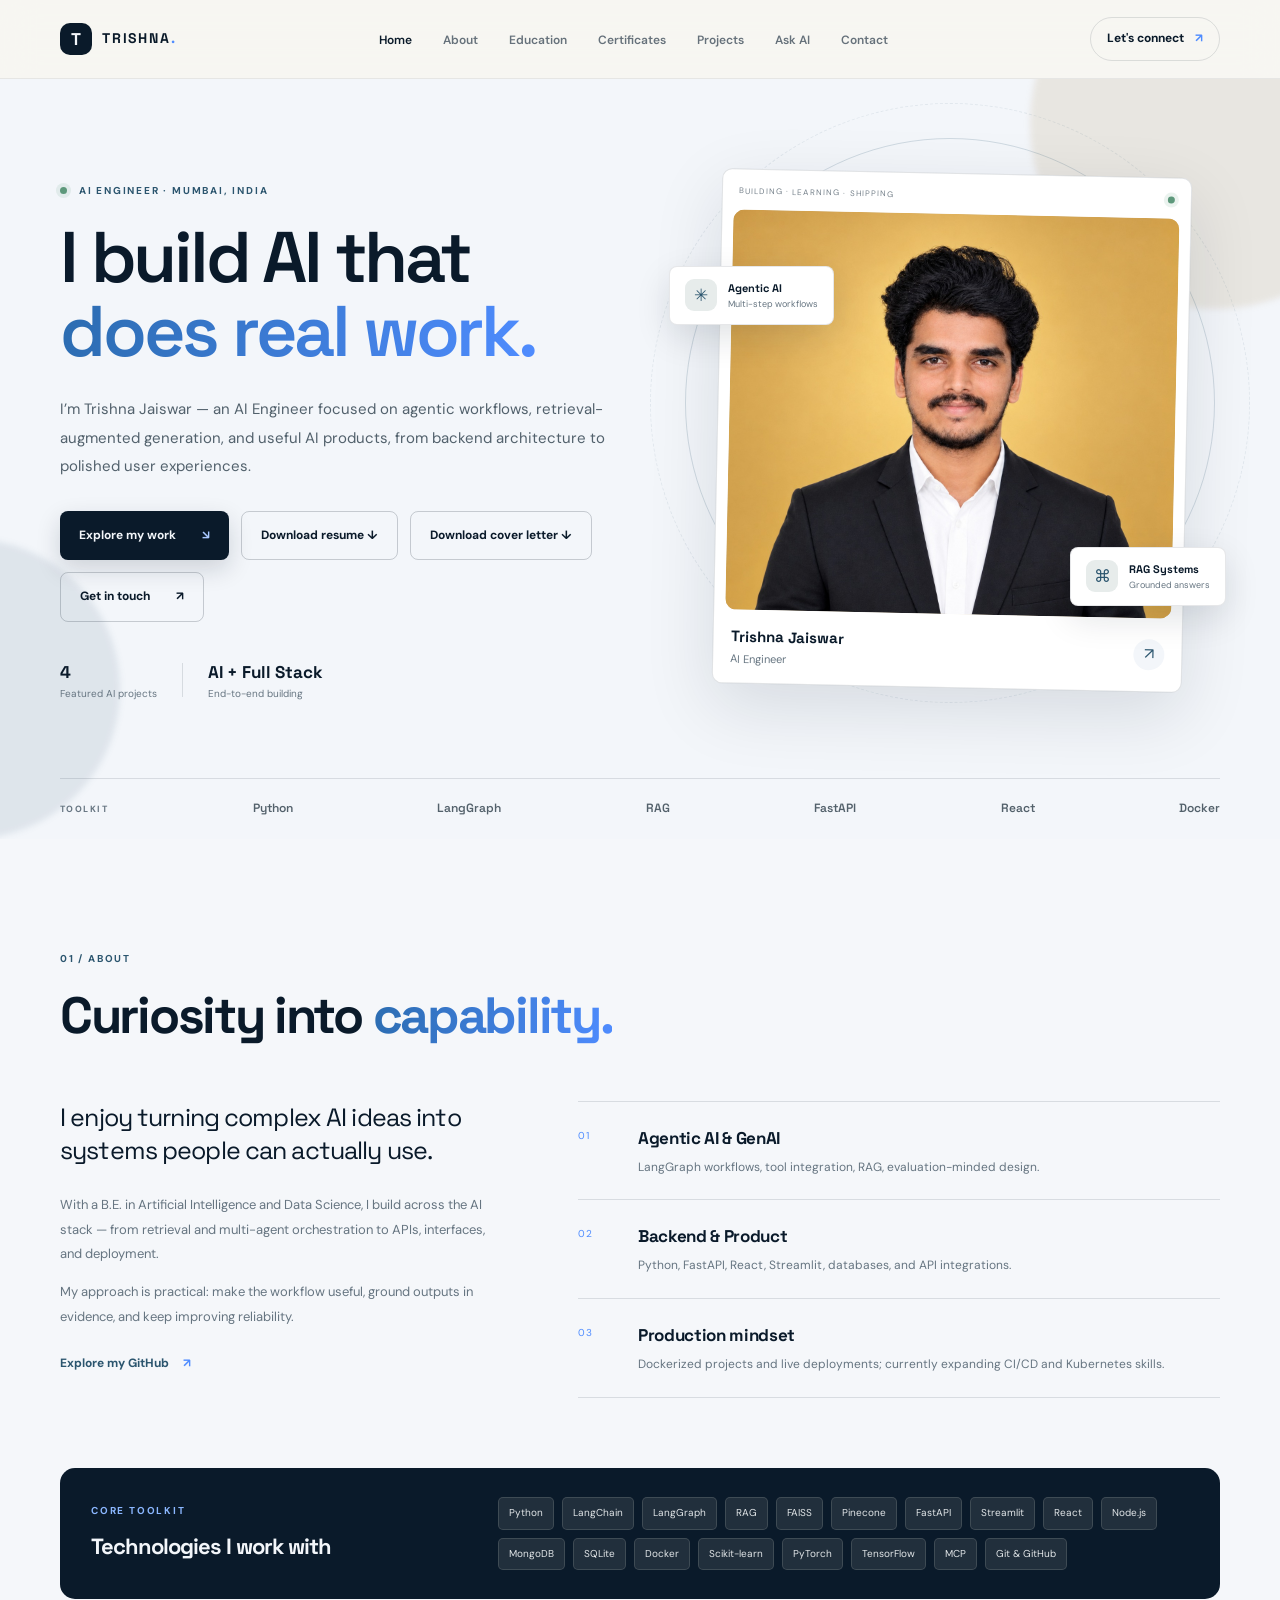
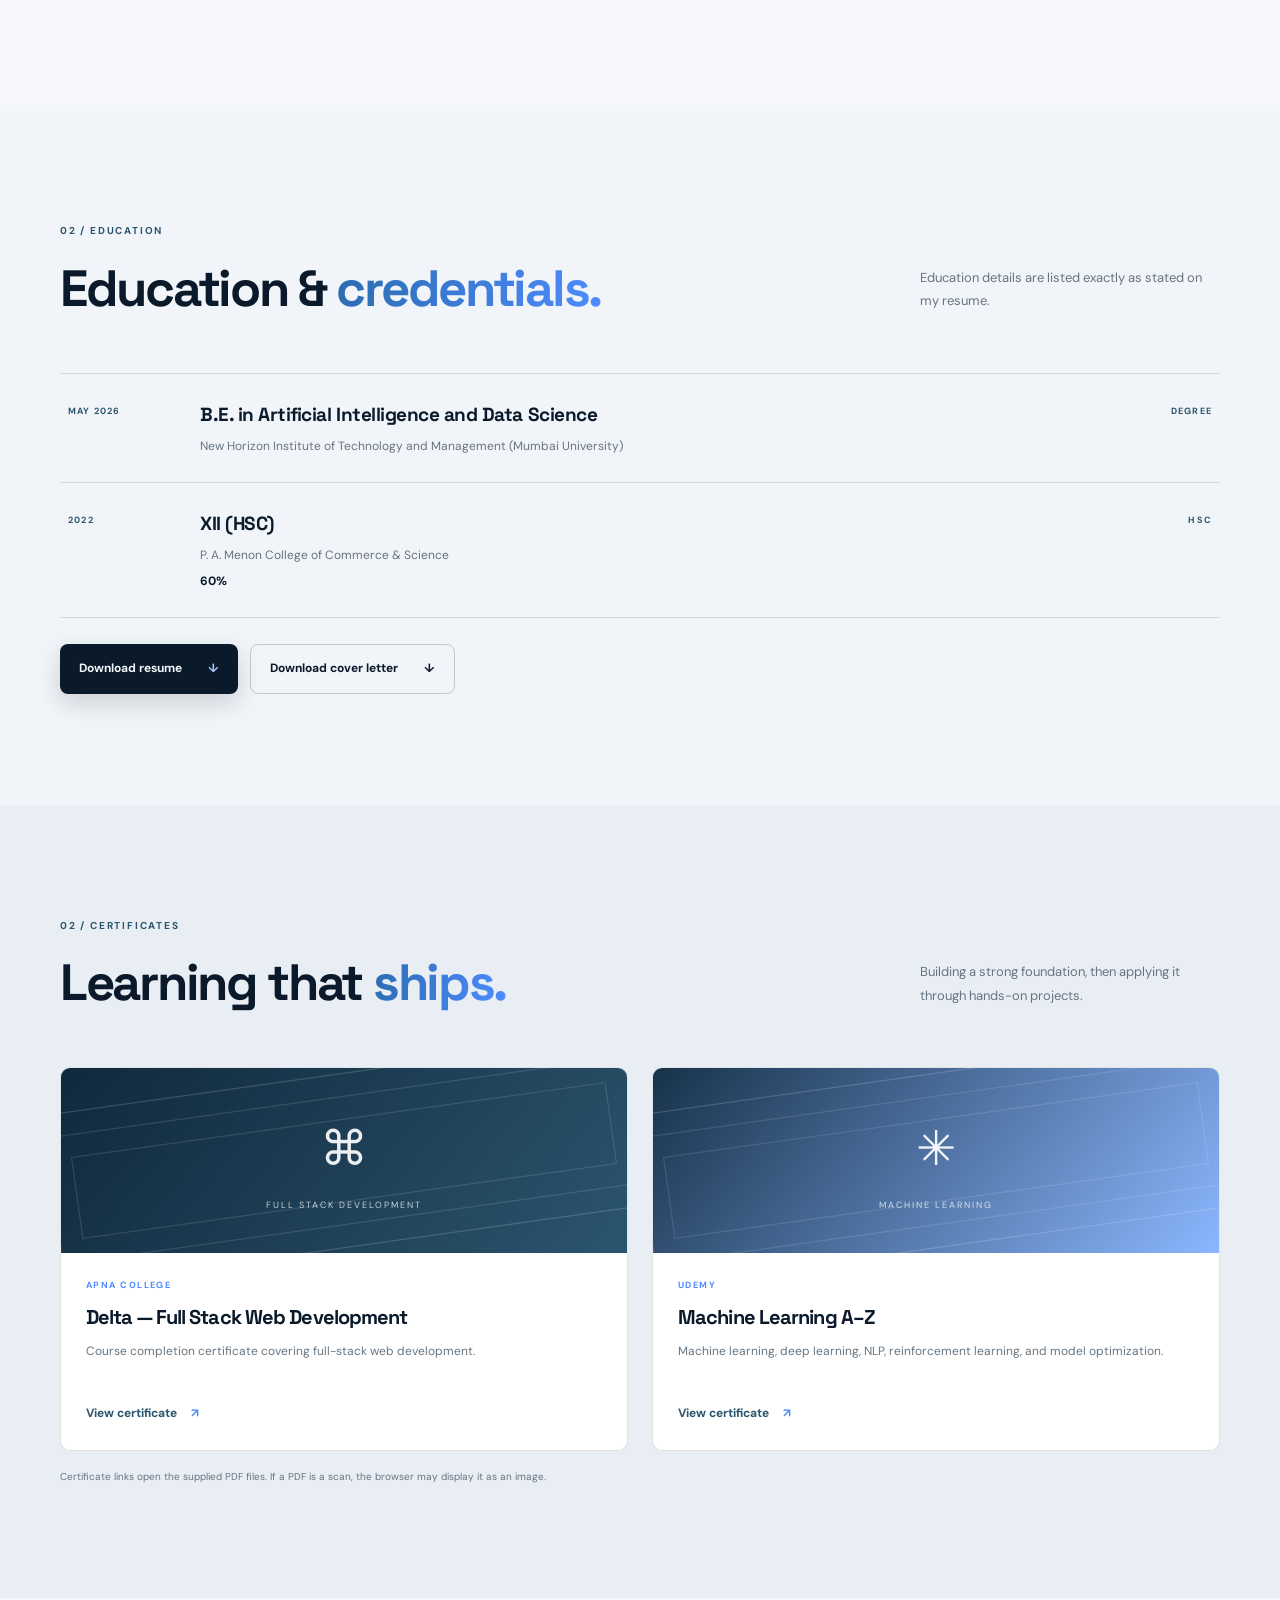
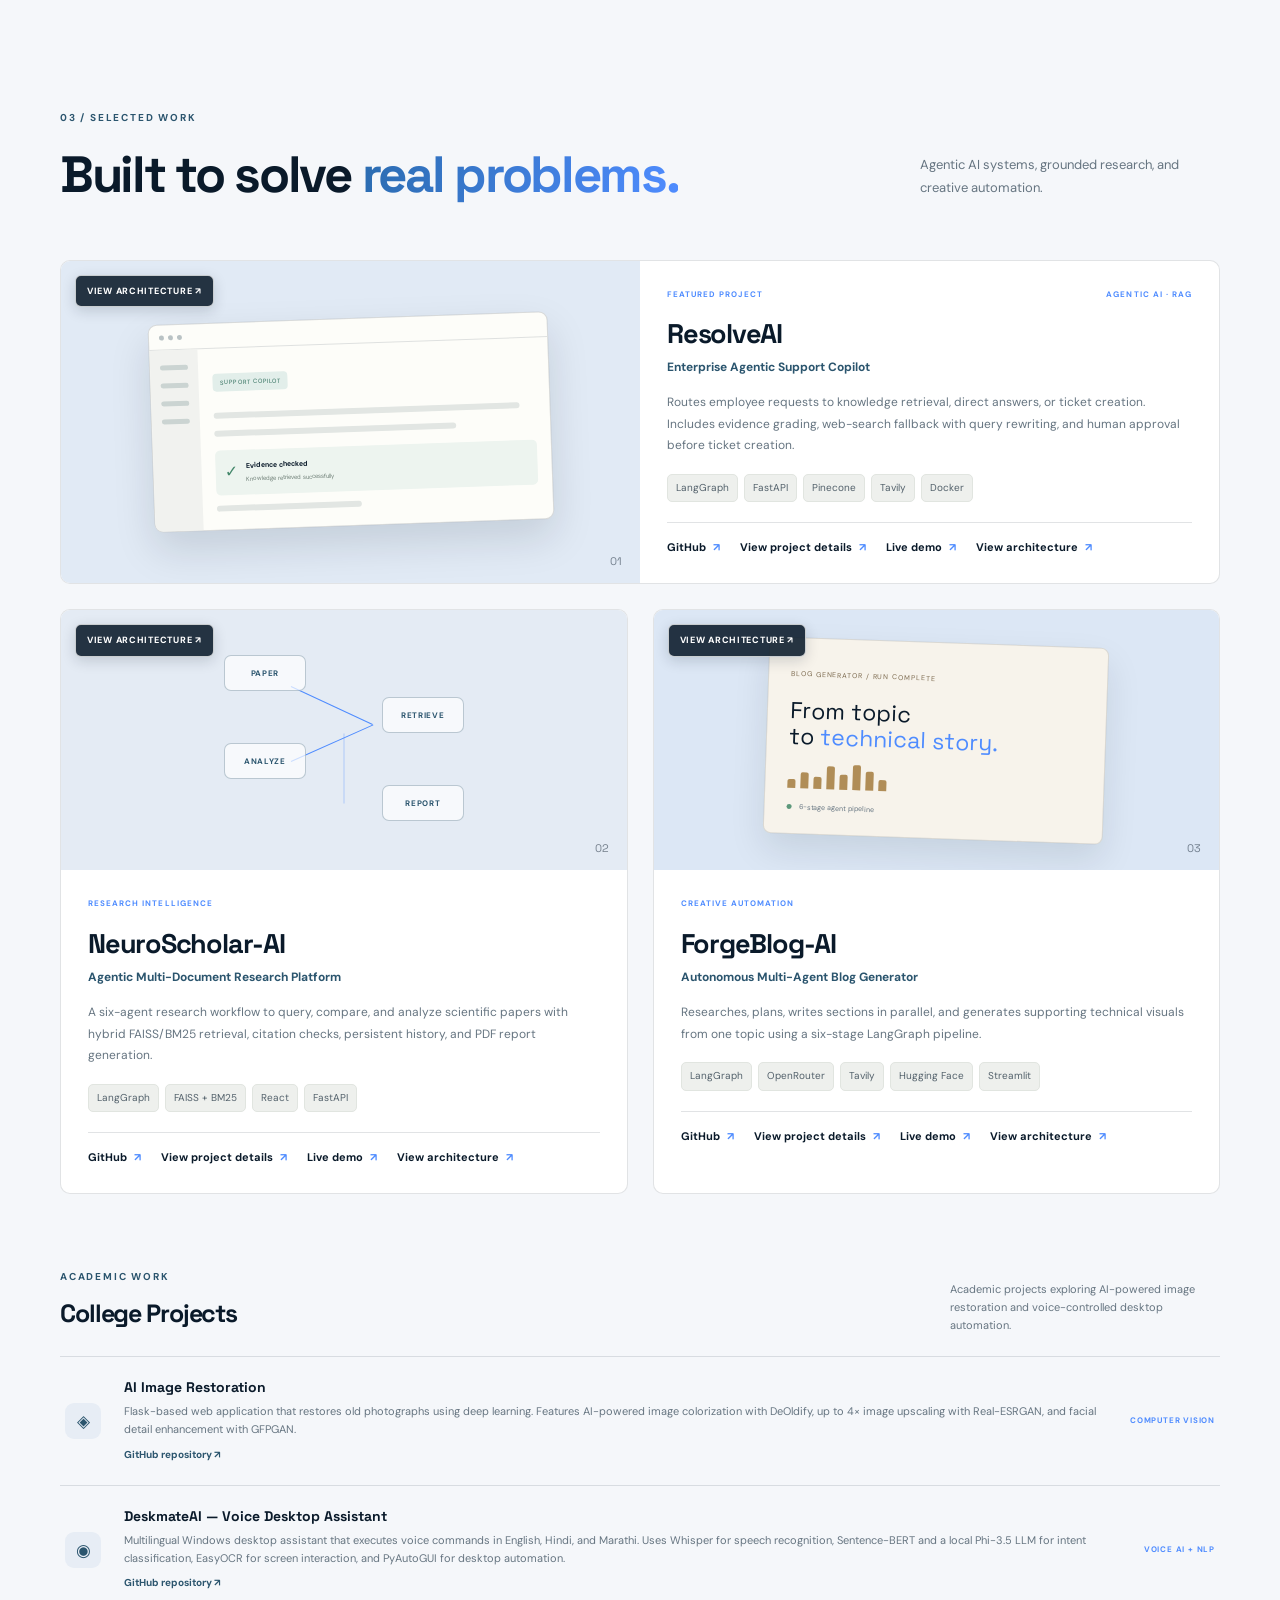
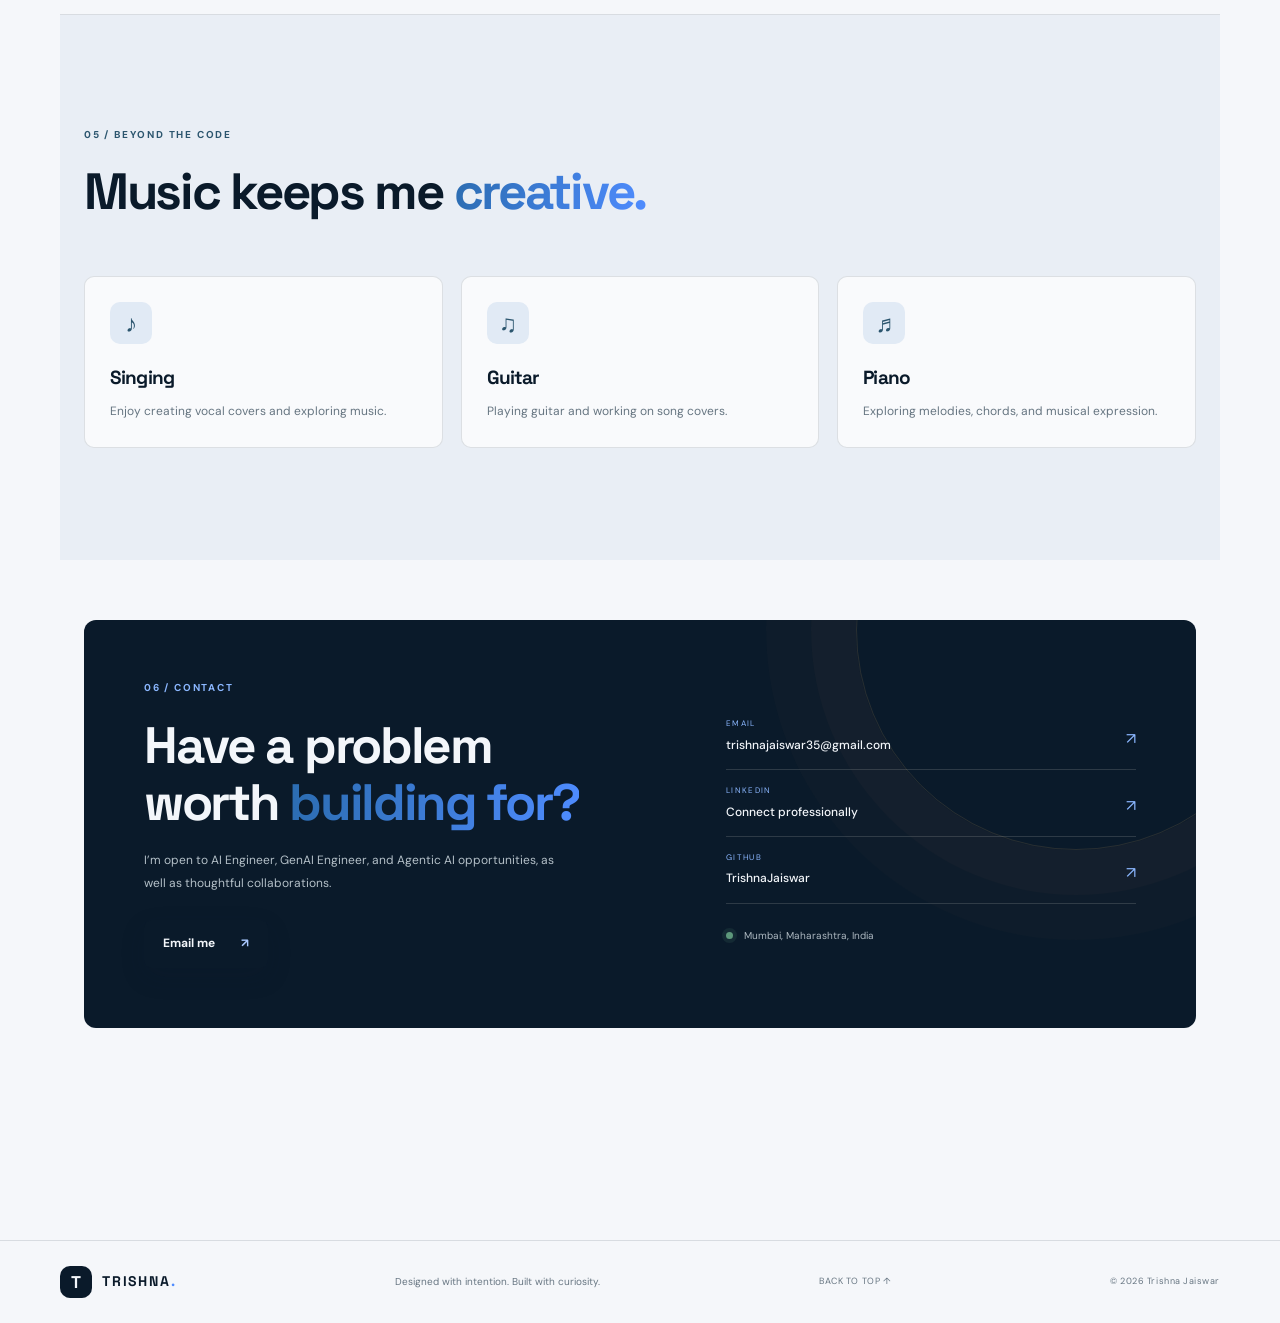
==== commit 7165e4cb: "Update portfolio" ====
--- a/index.html
+++ b/index.html
@@ -580,127 +580,9 @@
   </article>
 </div>
 
-      <section class="section recruiter-chat-section" id="ask-trishna">
-        <div class="container">
-          <div class="section-heading split-heading reveal">
-            <div>
-              <p class="eyebrow">05 / ASK MY AI</p>
-              <h2>
-                Recruiters, meet my
-                <span class="gradient-text">AI profile.</span>
-              </h2>
-            </div>
-            <p class="heading-note">
-              Ask about my skills, projects, architecture decisions, and
-              experience. Answers are grounded in my profile knowledge base.
-            </p>
-          </div>
-          <div class="portfolio-chat-layout reveal">
-            <aside class="chat-intro-panel">
-              <div class="chat-avatar">
-                T<span class="chat-online-dot"></span>
-              </div>
-              <p class="chat-status">
-                <span class="status-dot"></span> PROFILE ASSISTANT
-              </p>
-              <h3>Ask Trishna AI</h3>
-              <p>
-                This RAG-powered assistant retrieves relevant information from
-                my portfolio before answering. It will say when a detail isn't
-                available rather than making up an answer.
-              </p>
-              <div class="chat-capabilities">
-                <span>01 <b>Semantic retrieval</b></span
-                ><span>02 <b>Grounded responses</b></span
-                ><span>03 <b>Project-specific Q&amp;A</b></span>
-              </div>
-              <a class="text-link" href="mailto:trishnajaiswar35@gmail.com"
-                >Prefer a direct conversation? Email me ↗</a
-              >
-            </aside>
-            <div class="portfolio-chat-widget">
-              <div class="portfolio-chat-header">
-                <div>
-                  <span class="chat-header-dot"></span
-                  ><strong>Ask about Trishna</strong
-                  ><small>AI portfolio assistant</small>
-                </div>
-                <span class="chat-powered">RAG · LLM</span>
-              </div>
-              <div
-                class="portfolio-chat-prompts"
-                aria-label="Suggested questions"
-              >
-                <button
-                  type="button"
-                  data-portfolio-question="Explain ResolveAI's RAG architecture."
-                >
-                  Explain ResolveAI
-                </button>
-                <button
-                  type="button"
-                  data-portfolio-question="What is Trishna's experience with LangGraph and agentic AI?"
-                >
-                  LangGraph experience
-                </button>
-                <button
-                  type="button"
-                  data-portfolio-question="Compare Trishna's main AI projects."
-                >
-                  Compare projects
-                </button>
-                <button
-                  type="button"
-                  data-portfolio-question="What technologies does Trishna use?"
-                >
-                  Tech stack
-                </button>
-              </div>
-              <div
-                class="portfolio-chat-messages"
-                id="portfolioChatMessages"
-                role="log"
-                aria-live="polite"
-                aria-label="Chat conversation"
-              >
-                <div class="portfolio-chat-message assistant">
-                  <span class="chat-message-role">ASK TRISHNA AI</span>
-                  <p>
-                    Hi! I'm Trishna's portfolio assistant. Ask me about his AI
-                    projects, RAG pipelines, agentic workflows, or technical
-                    stack.
-                  </p>
-                </div>
-              </div>
-              <form class="portfolio-chat-form" id="portfolioChatForm">
-                <label class="sr-only" for="portfolioChatInput"
-                  >Ask a question about Trishna</label
-                >
-                <input
-                  id="portfolioChatInput"
-                  name="question"
-                  type="text"
-                  maxlength="1000"
-                  placeholder="Ask about a project, skill, or architecture…"
-                  autocomplete="off"
-                  required
-                />
-                <button
-                  id="portfolioChatSend"
-                  type="submit"
-                  aria-label="Send question"
-                >
-                  Send <span>↗</span>
-                </button>
-              </form>
-              <p class="portfolio-chat-footnote" id="portfolioChatStatus">
-                Profile-grounded answers · Please don't share sensitive
-                information.
-              </p>
-            </div>
-          </div>
-        </div>
-      </section>
+      
+          
+            
 
       <section class="section hobbies-section" id="hobbies">
         <div class="container">
